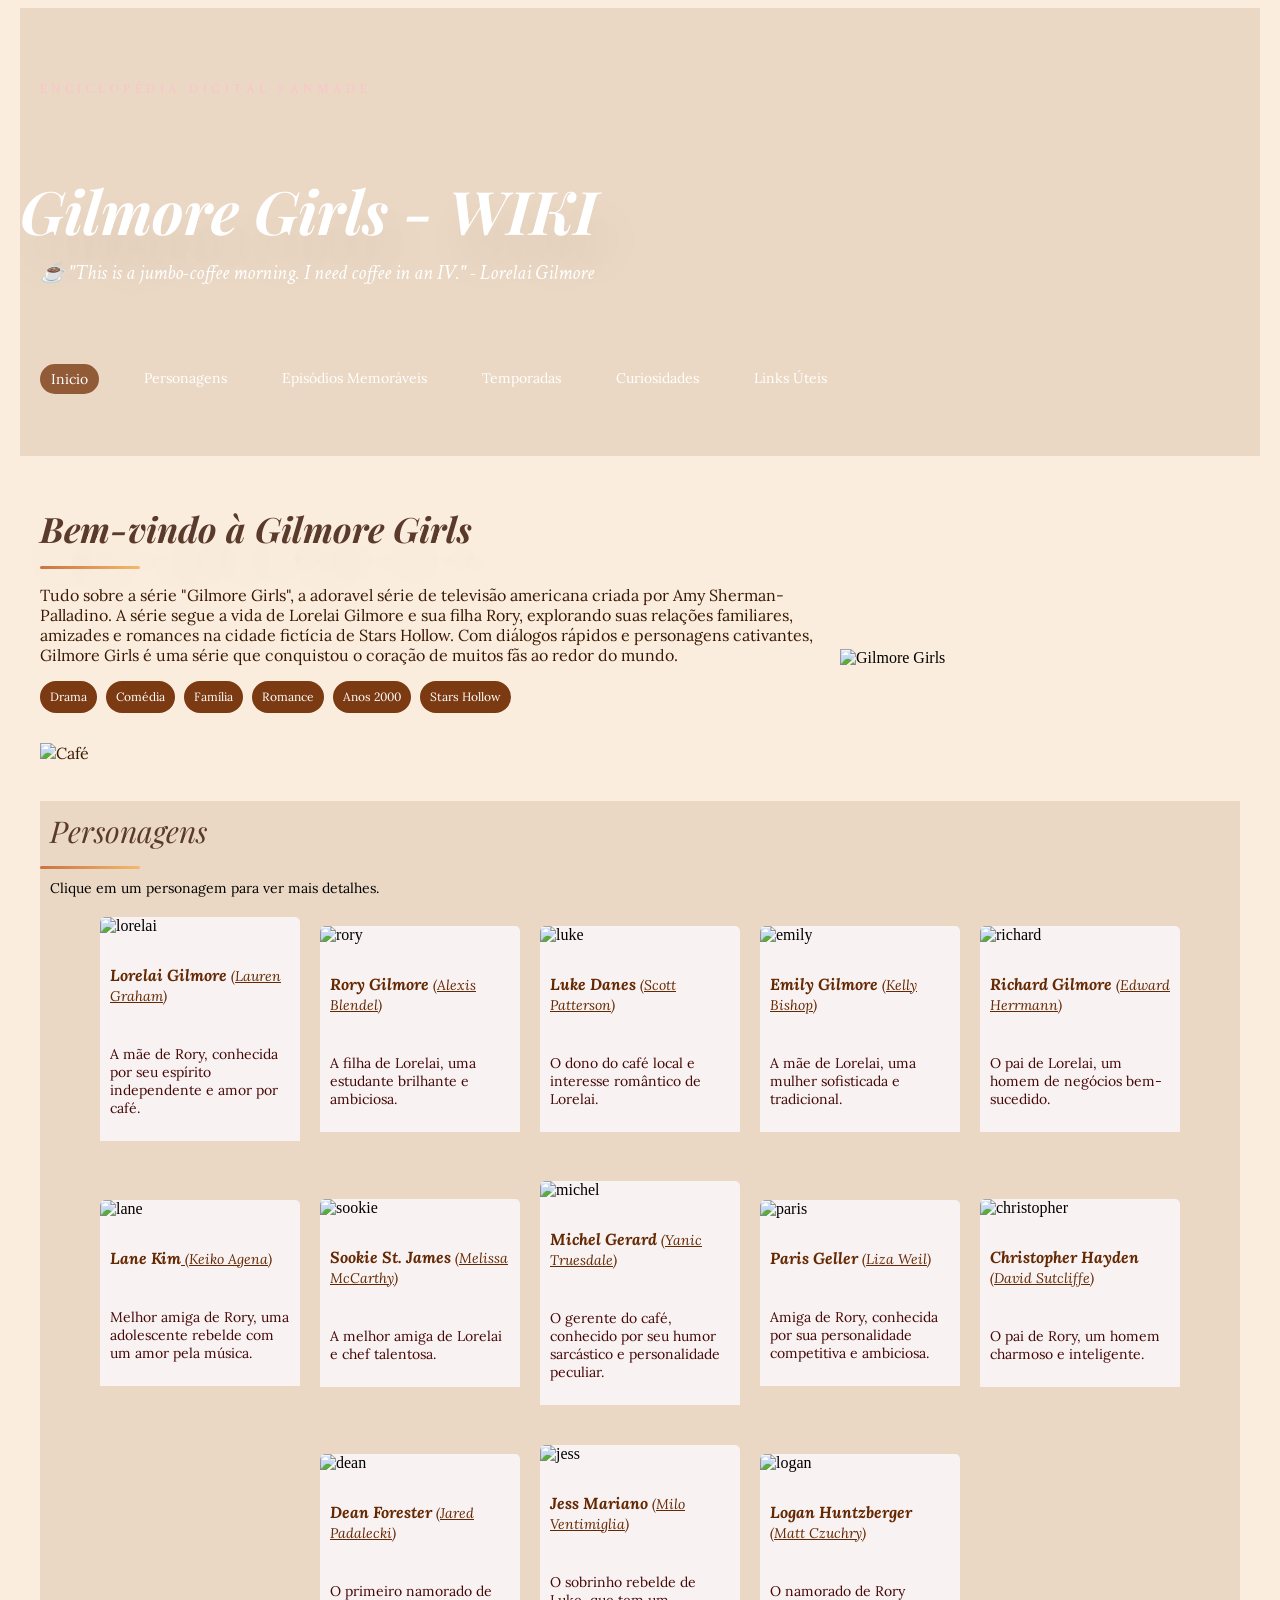
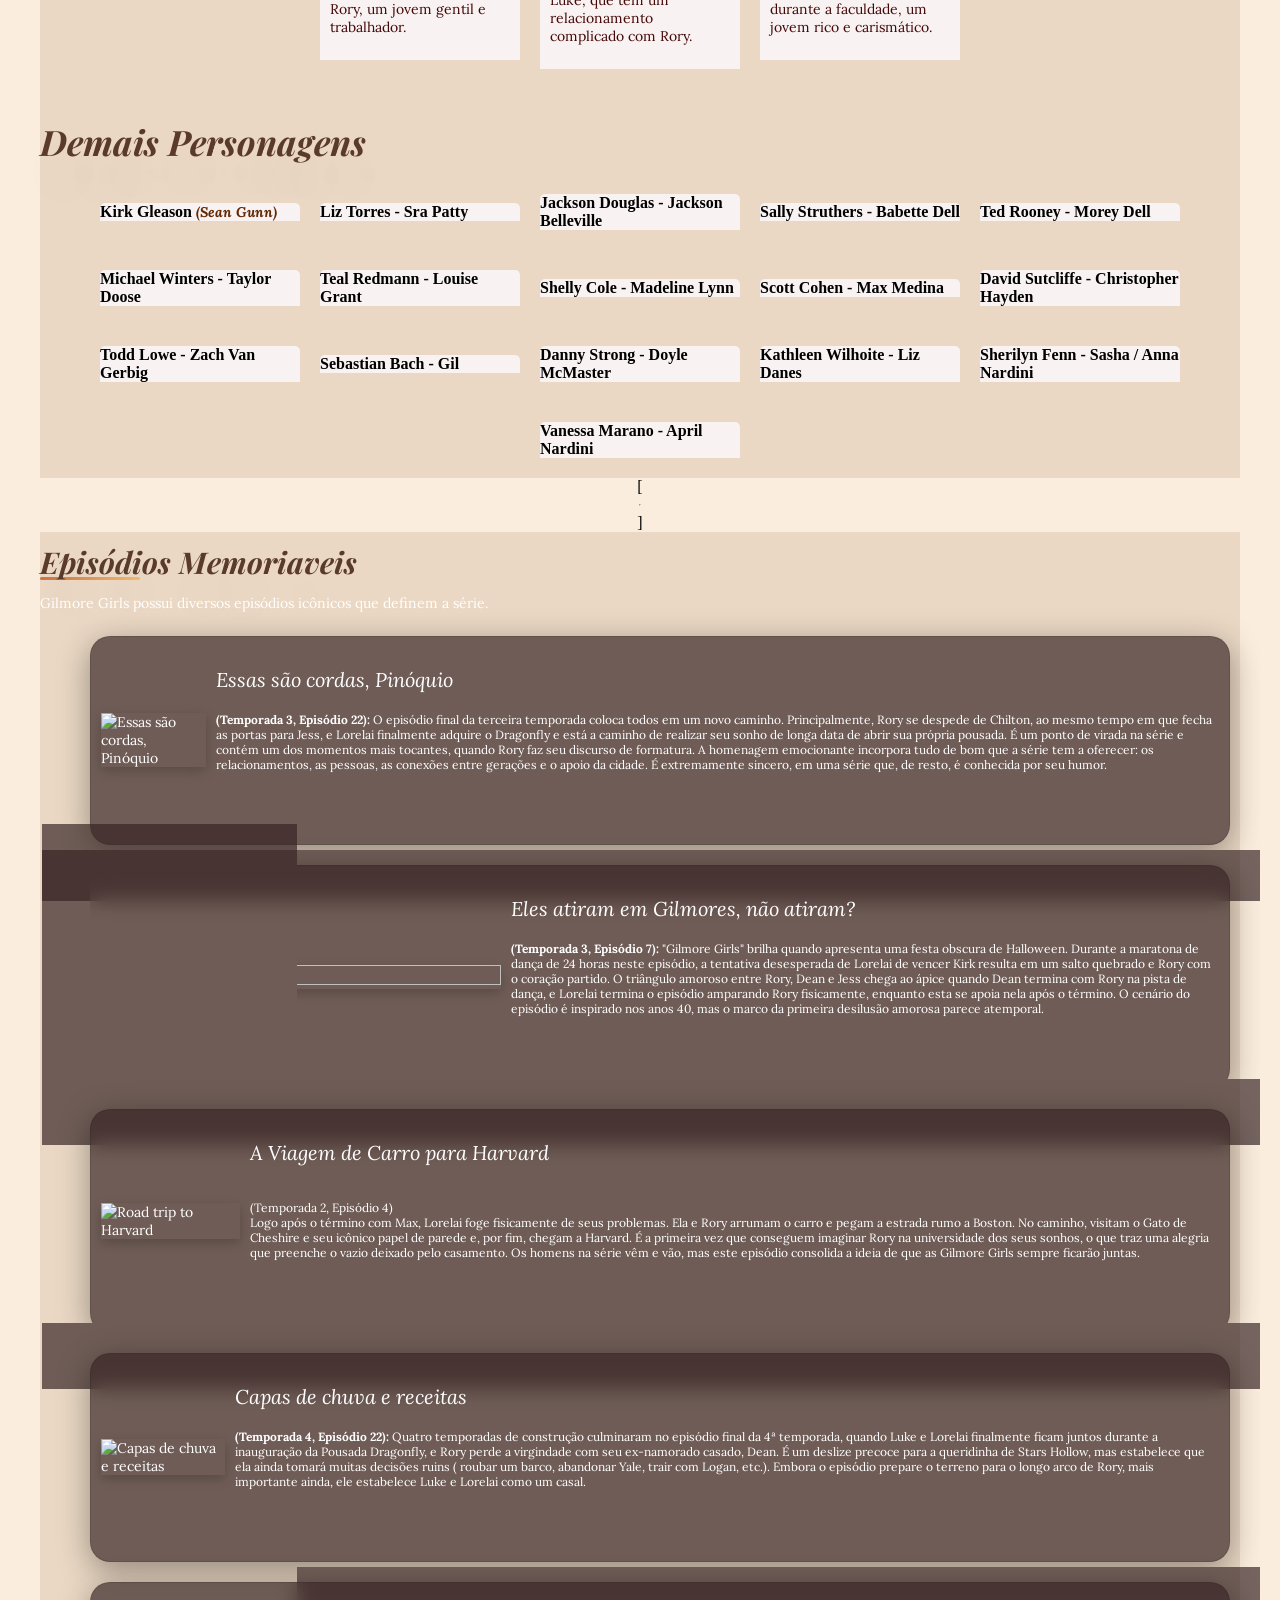
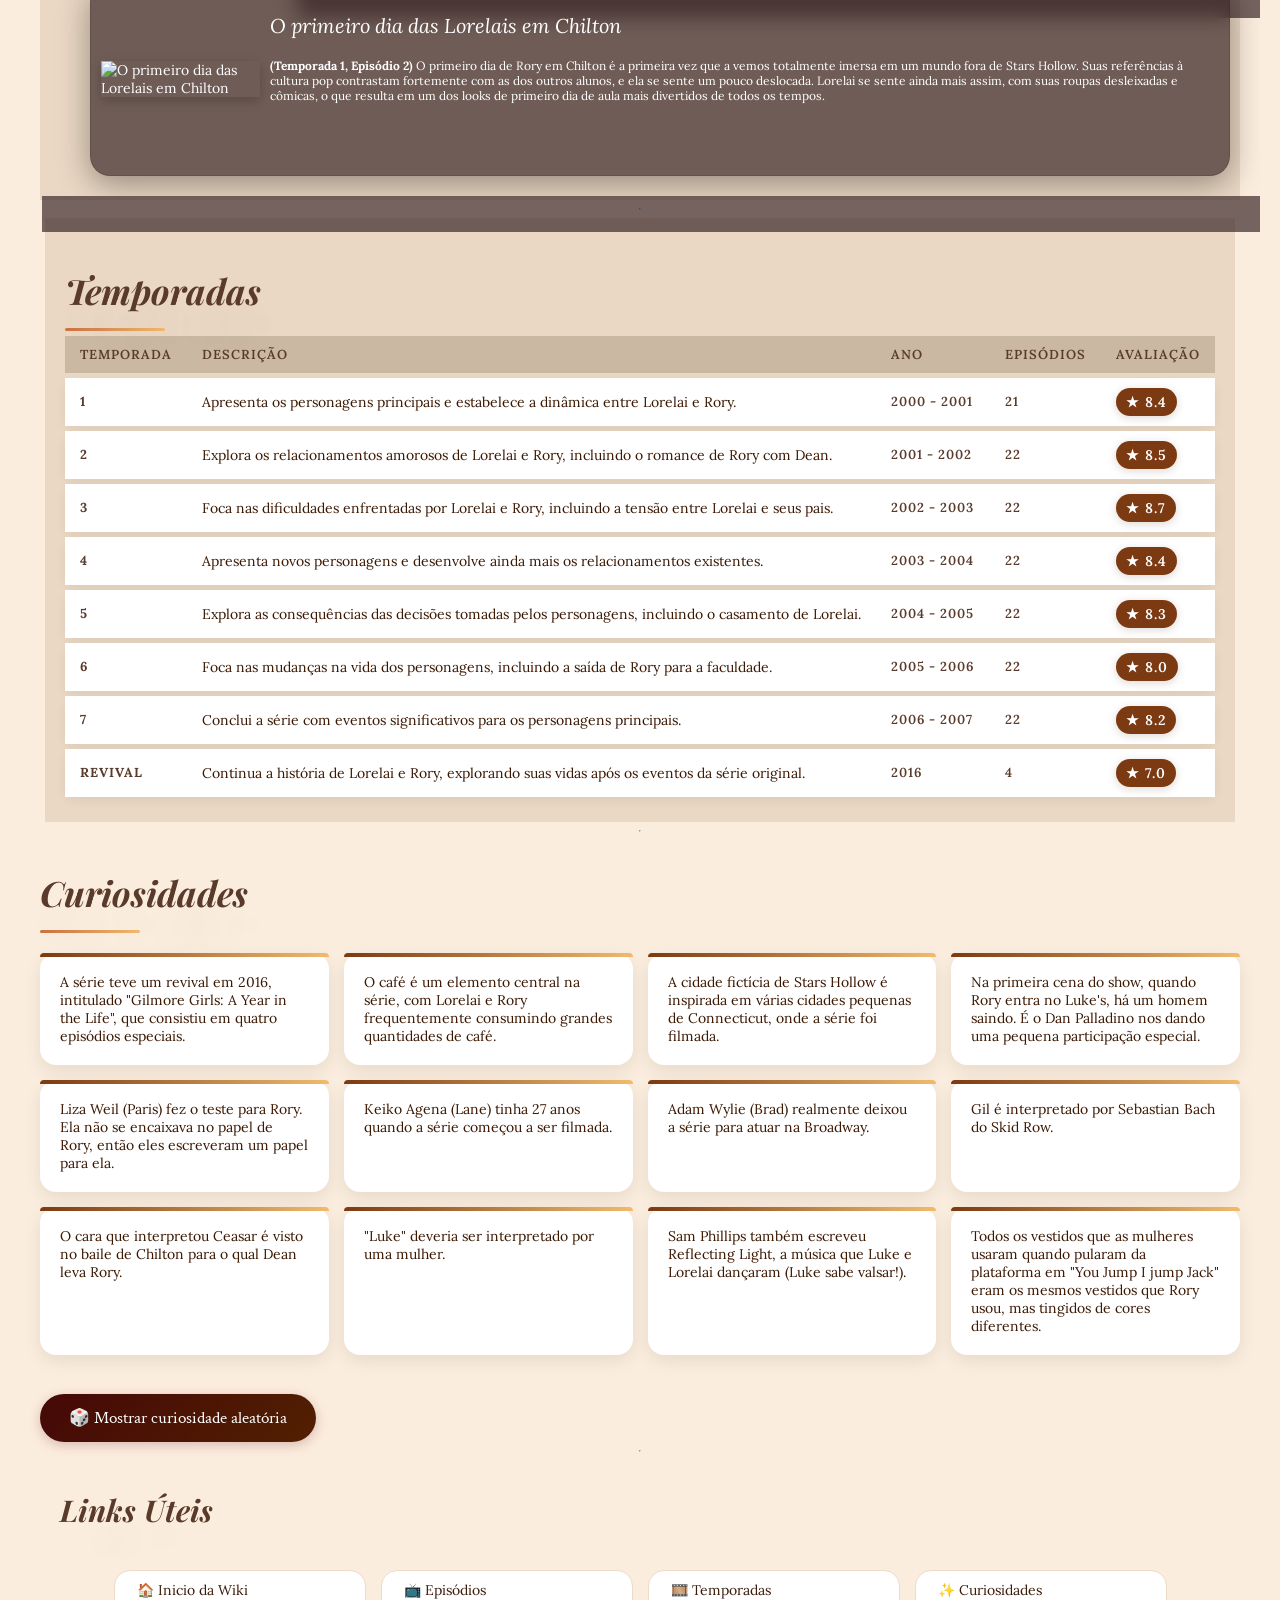
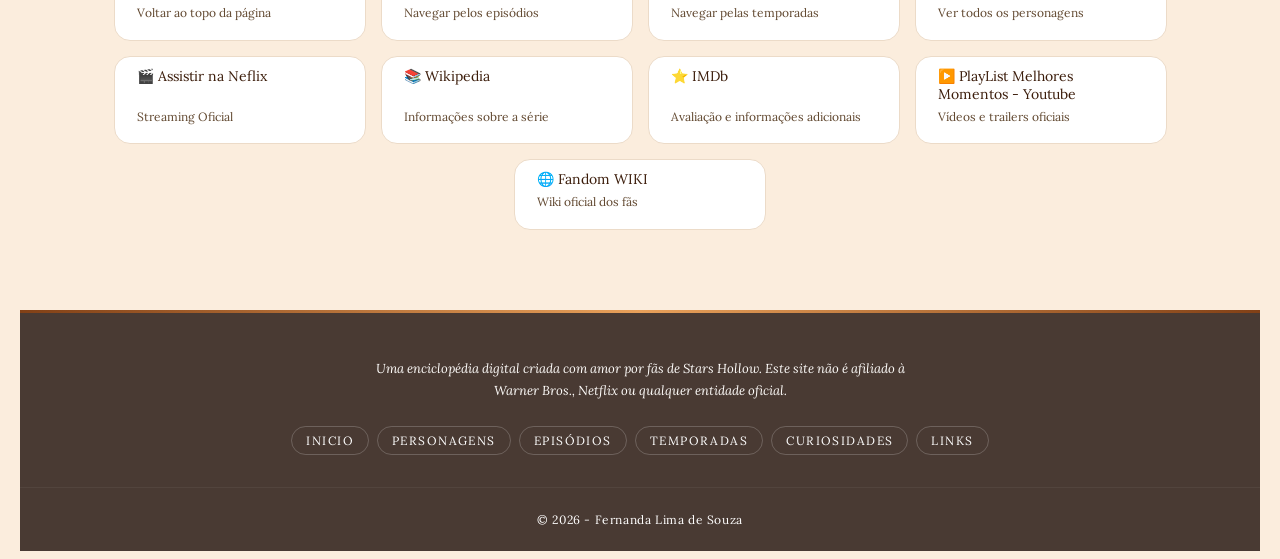
==== trabalho1/index.html @ 9fc002c3 "atualização trabalho 1" ====
<!DOCTYPE html>
<html lang="pt-br">

<head>
    <meta charset="UTF-8">
    <meta http-equiv="X-UA-Compatible" content="IE=edge">
    <meta name="viewport" content="width=device-width, initial-scale=1.0">
    <title>Gilmore Girls - WIKI</title>
    <link rel="stylesheet" href="style.css">
</head>

<body>
    <header>
        <div class="title">
            <p id="header_first_title">Enciclopédia Digital FanMade</p>
            <h1>Gilmore Girls - WIKI </h1>
            <p id="header_subtitle"> ☕ "This is a jumbo-coffee morning. I need coffee in an IV." - Lorelai Gilmore</p>
        </div>
        <div class="imagem_fundo"></div>
        <div class="menu">
            <ul>
                <li><a href="#Inicio" class="active">Inicio</a></li>
                <li><a href="#Personagens">Personagens</a></li>
                <li><a href="#Episodios_Memoraveis">Episódios Memoráveis</a></li>
                <li><a href="#Temporadas"> Temporadas</a></li>
                <li><a href="#Curiosidades">Curiosidades</a></li>
                <li><a href="#Links">Links Úteis</a></li>
            </ul>
        </div>
    </header>

    <div class="content">
        <main>
            <section id="Inicio">
                <div class="inicio-card">
                    <div class="texto_inicio">
                        <h2> Bem-vindo à Gilmore Girls </h2>
                        <div class="title-underline"></div>
                        <p> Tudo sobre a série "Gilmore Girls", a adoravel série de televisão americana criada por Amy
                            Sherman-Palladino. A série segue a vida de Lorelai Gilmore e sua filha Rory, explorando suas
                            relações familiares, amizades e romances na cidade fictícia de Stars Hollow. Com diálogos
                            rápidos e personagens cativantes, Gilmore Girls é uma série que conquistou o coração de
                            muitos
                            fãs ao redor do mundo.

                        </p>
                        <div class="container_badges">
                            <span class="tag1">Drama</span>
                            <span class="tag1">Comédia</span>
                            <span class="tag1">Família</span>
                            <span class="tag1">Romance</span>
                            <span class="tag1">Anos 2000</span>
                            <span class="tag1">Stars Hollow</span>
                        </div>
                        <img src="./imgs/coffee.png" alt="Café">
                    </div>
                    <div class="imagem_elas">
                        <img src="./imgs/gilmoregirls.png" alt="Gilmore Girls">
                    </div>
            </section>

            <hr class="rounded">

            <section id="Personagens">
                <div class="personagem-card">
                    <h3> Personagens </h3>
                    <div class="title-underline"></div>
                    <span> Clique em um personagem para ver mais detalhes.</span>
                    <ul>
                        <li>
                            <img src="./imgs/lorelai.png" alt="lorelai" />
                            <h4> <b> Lorelai Gilmore </b> <a href="https://pt.wikipedia.org/wiki/Lauren_Graham">
                                    (Lauren
                                    Graham)</h4>
                            </a>
                            <div class="wrap_text">
                                <p> A mãe de Rory, conhecida por seu espírito independente e amor por café. </p>
                                <div class="descricao">
                                    <p> Lorelai é uma mulher forte e determinada que deixou sua família rica para criar
                                        sua
                                        filha
                                        em uma cidade pequena. Ela tem um relacionamento complicado com seus pais, mas é
                                        muito
                                        próxima de Rory. Lorelai é conhecida por seu senso de humor rápido e seu amor
                                        por
                                        café,
                                        o que se torna uma parte importante de sua personalidade ao longo da série.</p>
                                </div>
                            </div>
                        </li>

                        <li>
                            <img src="./imgs/rory.png" alt="rory" />
                            <h4> <b>Rory Gilmore </b> <a href="https://pt.wikipedia.org/wiki/Alexis_Blendel">
                                    (Alexis
                                    Blendel) </h4>
                            </a>

                            <div class="wrap_text">
                                <p> A filha de Lorelai, uma estudante brilhante e ambiciosa. </p>

                                <div class="descricao">
                                    <p> Rory é uma jovem inteligente e dedicada que aspira a ter uma carreira acadêmica
                                        de
                                        sucesso. Ela é muito próxima de sua mãe, Lorelai, e compartilha um
                                        relacionamento
                                        especial com ela. Rory é conhecida por seu amor por livros e café, e ao longo da
                                        série, ela enfrenta desafios relacionados à escola, amizades e relacionamentos
                                        amorosos.</p>
                                </div>
                            </div>
                        </li>

                        <li>
                            <img src="./imgs/luke.png" alt="luke" />
                            <h4> <b> Luke Danes </b> <a href="https://pt.wikipedia.org/wiki/Scott_Patterson">
                                    (Scott
                                    Patterson)</h4>
                            </a>
                            </h4>
                            <div class="wrap_text">
                                <p> O dono do café local e interesse romântico de Lorelai. </p>

                                <div class="descricao">
                                    <p> Luke é o dono do Luke's Diner, o café local onde Lorelai e Rory passam muito
                                        tempo.
                                        Ele é conhecido por seu comportamento reservado e seu amor por carros. Ao longo
                                        da
                                        série, Luke desenvolve um relacionamento romântico com Lorelai, e sua dinâmica é
                                        uma
                                        parte central da trama. Ele é um personagem leal e confiável, sempre disposto a
                                        ajudar Lorelai e Rory quando necessário.</p>
                                </div>
                            </div>
                        </li>

                        <li>
                            <img src="./imgs/emily.png" alt="emily" />
                            <h4> <b>Emily Gilmore</b> <a href="https://pt.wikipedia.org/wiki/Kelly_Bishop">
                                    (Kelly
                                    Bishop) </h4>
                            </a>

                            <div class="wrap_text">
                                <p> A mãe de Lorelai, uma mulher sofisticada e tradicional. </p>

                                <div class="descricao">
                                    <p> Emily é a matriarca da família Gilmore, conhecida por seu estilo de vida luxuoso
                                        e
                                        suas expectativas rígidas para Lorelai e Rory. Ela tem um relacionamento
                                        complicado
                                        com Lorelai, mas é muito próxima de Rory. Emily é uma personagem complexa que
                                        luta
                                        para equilibrar suas próprias expectativas com o amor que sente por sua filha e
                                        neta.</p>
                                </div>
                            </div>
                        </li>

                        <li>
                            <img src="./imgs/richard.png" alt="richard" />
                            <h4> <b>Richard Gilmore</b> <a href="https://pt.wikipedia.org/wiki/Edward_Herrmann">

                                    (Edward Herrmann)</h4>
                            </a>
                            <div class="wrap_text">
                                <p>O pai de Lorelai, um homem de negócios bem-sucedido. </p>

                                <div class="descricao">
                                    <p> Richard é o pai de Lorelai e Rory, um homem de negócios bem-sucedido e muito
                                        orgulhoso da família Gilmore. Ele tem um relacionamento complexo com Lorelai,
                                        mas
                                        demonstra seu amor por sua filha e neta de maneiras diferentes ao longo da
                                        série.
                                    </p>
                                </div>
                            </div>
                        </li>

                        <li>
                            <img src="./imgs/lane.png" alt="lane" />
                            <h4><b> Lane Kim</b><a href="https://pt.wikipedia.org/wiki/Keiko_Agena">
                                    (Keiko
                                    Agena)</h4>
                            </a>
                            <div class="wrap_text">
                                <p>Melhor amiga de Rory, uma adolescente rebelde com um amor pela música. </p>

                                <div class="descricao">
                                    <p> Lane é a melhor amiga de Rory, conhecida por sua personalidade única e seu amor
                                        pela
                                        música. Ela é uma personagem leal e carinhosa, sempre disposta a ajudar Rory em
                                        seus
                                        desafios.</p>
                                </div>
                            </div>
                        </li>

                        <li>
                            <img src="./imgs/sookie.png" alt="sookie" />
                            <h4><b> Sookie St. James </b> <a href="https://pt.wikipedia.org/wiki/Melissa_McCarthy">
                                    (Melissa
                                    McCarthy)</h4>
                            </a>
                            <div class="wrap_text">
                                <p> A melhor amiga de Lorelai e chef talentosa. </p>

                                <div class="descricao">
                                    <p> Sookie é a melhor amiga de Lorelai e uma chef talentosa. Ela é conhecida por sua
                                        personalidade calorosa e seu amor pela culinária. Sookie é uma personagem leal e
                                        carinhosa, sempre disposta a ajudar Lorelai em seus desafios.</p>
                                </div>
                            </div>
                        </li>

                        <li>
                            <img src="./imgs/michel.png" alt="michel" />
                            <h4> <b>Michel Gerard </b><a href="https://pt.wikipedia.org/wiki/Yanic_Truesdale">
                                    (Yanic
                                    Truesdale)</h4>
                            </a>
                            <div class="wrap_text">
                                <p> O gerente do café, conhecido por seu humor sarcástico e
                                    personalidade peculiar. </p>

                                <div class="descricao">
                                    <p> Michel é o gerente do Luke's Diner, conhecido por seu humor sarcástico e
                                        personalidade peculiar. Ele é um personagem leal e confiável, sempre disposto a
                                        ajudar Lorelai e Rory quando necessário.</p>
                                </div>
                            </div>
                        </li>

                        <li>
                            <img src="./imgs/paris.png" alt="paris" />
                            <h4><b> Paris Geller </b> <a href="https://pt.wikipedia.org/wiki/Liza_Weil">
                                    (Liza
                                    Weil)</h4>
                            </a>
                            <div class="wrap_text">
                                <p> Amiga de Rory, conhecida por sua personalidade competitiva e ambiciosa. </p>

                                <div class="descricao">
                                    <p> Paris é uma amiga de Rory, conhecida por sua personalidade competitiva e
                                        ambiciosa.
                                        Ela é uma personagem complexa que luta para equilibrar suas próprias
                                        expectativas
                                        com o amor que sente por Rory.</p>
                                </div>
                            </div>
                        </li>

                        <li>
                            <img src="./imgs/christopher.png" alt="christopher" />
                            <h4> <b> Christopher Hayden</b> <a href="https://en.wikipedia.org/wiki/David_Sutcliffe">
                                    (David
                                    Sutcliffe)</h4>
                            </a>
                            <div class="wrap_text">
                                <p> O pai de Rory, um homem charmoso e inteligente. </p>

                                <div class="descricao">
                                    <p> Christopher é o pai de Rory, um homem charmoso e inteligente. Ele tem um
                                        relacionamento complicado com Lorelai, mas é muito próximo de Rory. Christopher
                                        é um
                                        personagem complexo que luta para equilibrar suas próprias expectativas com o
                                        amor
                                        que sente por sua filha.</p>
                                </div>
                            </div>
                        </li>

                        <li>
                            <img src="./imgs/dean.png" alt="dean" />
                            <h4> <b> Dean Forester </b> <a href="https://pt.wikipedia.org/wiki/Jared_Padalecki">
                                    (Jared Padalecki) </h4>
                            </a>

                            <div class="wrap_text">
                                <p>O primeiro namorado de Rory, um jovem gentil e trabalhador. </p>
                                <div class="descricao">
                                    <p> Dean é o primeiro namorado de Rory, um jovem gentil e trabalhador. Ele tem um
                                        relacionamento complicado com Lorelai, mas é muito próximo de Rory. Dean é um
                                        personagem complexo que luta para equilibrar suas próprias expectativas com o
                                        amor
                                        que sente por sua namorada.</p>
                                </div>
                            </div>
                        </li>

                        <li>
                            <img src="./imgs/jess.png" alt="jess" />
                            <h4> <b>Jess Mariano</b> <a href="https://pt.wikipedia.org/wiki/Milo_Ventimiglia">
                                    (Milo Ventimiglia)</h4>
                            </a>
                            <div class="wrap_text">
                                <p> O sobrinho rebelde de Luke, que tem um relacionamento
                                    complicado com Rory. </p>

                                <div class="descricao">
                                    <p> Jess é o sobrinho rebelde de Luke, que tem um relacionamento complicado com
                                        Rory.
                                        Ele é um personagem complexo que luta para equilibrar suas próprias expectativas
                                        com
                                        o amor que sente por Rory.</p>
                                </div>
                            </div>
                        </li>

                        <li>
                            <img src="./imgs/logan.png" alt="logan" />
                            <h4> <b>Logan Huntzberger</b> <a href="https://pt.wikipedia.org/wiki/Matt_Czuchry">(Matt
                                    Czuchry) </h4></a>
                            <div class="wrap_text">
                                <p> O namorado de Rory durante a faculdade, um jovem rico e carismático. </p>
                                <div class="descricao">
                                    <p> Logan é o namorado de Rory durante a faculdade, um jovem rico e carismático. Ele
                                        tem
                                        um relacionamento complicado com Lorelai, mas é muito próximo de Rory. Logan é
                                        um
                                        personagem complexo que luta para equilibrar suas próprias expectativas com o
                                        amor
                                        que sente por sua namorada.</p>
                                </div>
                            </div>
                        </li>
                    </ul>
                    <article id="demais_personages-art">
                        <h2> Demais Personagens </h2>
                        <ul>
                            <li><b>Kirk Gleason <a href="https://pt.wikipedia.org/wiki/Sean_Gunn">(Sean Gunn)</a> </b>
                            </li>
                            <li><b>Liz Torres - Sra Patty</b></li>
                            <li><b>Jackson Douglas - Jackson Belleville</b></li>
                            <li><b>Sally Struthers - Babette Dell</b></li>
                            <li><b>Ted Rooney - Morey Dell</b></li>
                            <li><b>Michael Winters - Taylor Doose</b></li>
                            <li><b>Teal Redmann - Louise Grant</b></li>
                            <li><b>Shelly Cole - Madeline Lynn</b></li>
                            <li><b>Scott Cohen - Max Medina</b></li>
                            <li><b>David Sutcliffe - Christopher Hayden</b></li>
                            <li><b>Todd Lowe - Zach Van Gerbig</b></li>
                            <li><b>Sebastian Bach - Gil</b></li>
                            <li><b>Danny Strong - Doyle McMaster</b></li>
                            <li><b>Kathleen Wilhoite - Liz Danes</b></li>
                            <li><b>Sherilyn Fenn - Sasha / Anna Nardini</b></li>
                            <li><b>Vanessa Marano - April Nardini</b></li>
                        </ul>
                    </article>
                </div>
            </section>

            [
            <hr class="rounded">]

            <section id="Episodios_Memoraveis">
                <h2> Episódios Memoriaveis</h2>
                <div class="title-underline"></div>
                <p> Gilmore Girls possui diversos episódios icônicos que definem a série.

                <div class="ep_memoraveis">
                    <ol>
                        <li>

                            <img src="https://variety.com/wp-content/uploads/2020/09/1_thosearestring.jpg?w=800"
                                alt="Essas são cordas, Pinóquio">
                            <div class="descricao_momento">
                                <h3>Essas são cordas, Pinóquio</h3>
                                <p> <b>(Temporada 3, Episódio 22): </b>O episódio final da terceira temporada coloca
                                    todos em um
                                    novo caminho.
                                    Principalmente, Rory se despede de Chilton, ao mesmo tempo em que fecha
                                    as portas para Jess, e Lorelai finalmente adquire o Dragonfly e está a
                                    caminho de realizar seu sonho de longa data de abrir sua própria pousada.
                                    É um ponto de virada na série e contém um dos momentos mais tocantes, quando
                                    Rory faz seu discurso de formatura. A homenagem emocionante incorpora tudo de
                                    bom que a série tem a oferecer: os relacionamentos, as pessoas, as conexões entre
                                    gerações e o apoio da cidade. É extremamente sincero, em uma série que, de resto,
                                    é conhecida por seu humor.
                                </p>
                            </div>
                        </li>

                        <li>

                            <img src="https://variety.com/wp-content/uploads/2020/09/2_shootgilmores.jpg?w=800">
                            <div class="descricao_momento">
                                <h3>Eles atiram em Gilmores, não atiram?</h3>
                                <p> <b>(Temporada 3, Episódio 7): </b>
                                    "Gilmore Girls" brilha quando apresenta uma festa obscura de Halloween.
                                    Durante a maratona de dança de 24 horas neste episódio, a tentativa
                                    desesperada de Lorelai de vencer Kirk resulta em um salto quebrado e Rory
                                    com o coração partido. O triângulo amoroso entre Rory, Dean e Jess chega
                                    ao ápice quando Dean termina com Rory na pista de dança, e Lorelai termina
                                    o episódio amparando Rory fisicamente, enquanto esta se apoia nela após o término.
                                    O cenário do episódio é inspirado nos anos 40, mas o marco da primeira desilusão
                                    amorosa parece atemporal.
                                </p>
                            </div>
                        </li>
                        <li>

                            <img src="https://variety.com/wp-content/uploads/2020/09/6_roadtriptoharvard.jpg?w=800"
                                alt="Road trip to Harvard">
                            <div class="descricao_momento">
                                <h3>A Viagem de Carro para Harvard</h3>
                                <p> <br>(Temporada 2, Episódio 4) </br>
                                    Logo após o término com Max, Lorelai foge fisicamente de seus problemas. Ela e Rory
                                    arrumam o carro e pegam a estrada rumo a Boston. No caminho, visitam o Gato de
                                    Cheshire
                                    e seu icônico papel de parede e, por fim, chegam a Harvard. É a primeira vez que
                                    conseguem
                                    imaginar Rory na universidade dos seus sonhos, o que traz uma alegria que preenche o
                                    vazio
                                    deixado pelo casamento. Os homens na série vêm e vão, mas este episódio consolida a
                                    ideia
                                    de que as Gilmore Girls sempre ficarão juntas.
                                </p>
                            </div>
                        </li>

                        <li>

                            <img src="https://variety.com/wp-content/uploads/2020/09/3_raincoatsandrecipies.jpg?w=800"
                                alt="Capas de chuva e receitas">
                            <div class="descricao_momento">
                                <h3>Capas de chuva e receitas</h3>
                                <p> <b>(Temporada 4, Episódio 22): </b>

                                    Quatro temporadas de construção culminaram no episódio final da 4ª temporada, quando
                                    Luke e Lorelai finalmente ficam juntos durante a inauguração da Pousada Dragonfly, e
                                    Rory perde a virgindade com seu ex-namorado casado, Dean. É um deslize precoce para
                                    a
                                    queridinha de Stars Hollow, mas estabelece que ela ainda tomará muitas decisões
                                    ruins (
                                    roubar um barco, abandonar Yale, trair com Logan, etc.). Embora o episódio prepare o
                                    terreno
                                    para o longo arco de Rory, mais importante ainda, ele estabelece Luke e Lorelai como
                                    um casal.
                                </p>
                            </div>
                        </li>



                        <li>

                            <img src="https://variety.com/wp-content/uploads/2020/09/14_lorelaisfirstdayatchilton.jpg?w=800"
                                alt="O primeiro dia das Lorelais em Chilton">
                            <div class="descricao_momento">
                                <h3>O primeiro dia das Lorelais em Chilton</h3>
                                <p> <b>(Temporada 1, Episódio 2)</b>
                                    O primeiro dia de Rory em Chilton é a primeira vez que a
                                    vemos totalmente imersa em um mundo fora de Stars Hollow.
                                    Suas referências à cultura pop contrastam fortemente com
                                    as dos outros alunos, e ela se sente um pouco deslocada.
                                    Lorelai se sente ainda mais assim, com suas roupas desleixadas
                                    e cômicas, o que resulta em um dos looks de primeiro dia de aula
                                    mais divertidos de todos os tempos. </p>
                            </div>
                        </li>
                    </ol>
                </div>
            </section>

            <hr class="rounded">

            <section id="Temporadas">
                <div class="temporadas">
                    <h2> Temporadas </h2>
                    <div class="title-underline"></div>
                    <table>
                        <thead>
                            <tr>
                                <th>Temporada</th>
                                <th>Descrição</th>
                                <th>Ano</th>
                                <th>Episódios</th>
                                <th>Avaliação</th>
                            </tr>
                        </thead>

                        <tr>
                            <th><b>1</b></th>
                            <td>Apresenta os personagens principais e estabelece a dinâmica entre Lorelai e Rory.
                            </td>
                            <th>2000 - 2001 </th>
                            <th>21</th>
                            <th> <span class="tag"> ★ 8.4</span> </th>
                        </tr>
                        <tr>
                            <th><b>2</b></th>
                            <td>Explora os relacionamentos amorosos de Lorelai e Rory, incluindo o romance de Rory
                                com
                                Dean.</td>
                            <th>2001 - 2002</th>
                            <th>22</th>
                            <th> <span class="tag"> ★ 8.5</span> </th>
                        </tr>
                        <tr>
                            <th><b>3</b></th>
                            <td>Foca nas dificuldades enfrentadas por Lorelai e Rory, incluindo a tensão entre
                                Lorelai e
                                seus pais.</td>
                            <th>2002 - 2003 </th>
                            <th>22</th>
                            <th><span class="tag"> ★ 8.7</span> </th>
                        </tr>
                        <tr>
                            <th><b>4</b></th>
                            <td>Apresenta novos personagens e desenvolve ainda mais os relacionamentos existentes.
                            </td>
                            <th>2003 - 2004</th>
                            <th>22</th>
                            <th> <span class="tag"> ★ 8.4</span> </th>
                        </tr>
                        <tr>
                            <th><b>5</b></th>
                            <td>Explora as consequências das decisões tomadas pelos personagens, incluindo o
                                casamento
                                de Lorelai.</td>
                            <th>2004 - 2005</th>
                            <th>22</th>
                            <th> <span class="tag"> ★ 8.3</span></th>
                        </tr>
                        <tr>
                            <th><b>6</b></th>
                            <td>Foca nas mudanças na vida dos personagens, incluindo a saída de Rory para a
                                faculdade.
                            </td>
                            <th>2005 - 2006</th>
                            <th>22</th>
                            <th><span class="tag"> ★ 8.0</span></th>
                        </tr>
                        <tr>
                            <th><b>7</b></th>
                            <td>Conclui a série com eventos significativos para os personagens principais.</td>
                            <th>2006 - 2007 </th>
                            <th>22</th>
                            <th><span class="tag"> ★ 8.2</span></th>
                        </tr>

                        <tr>
                            <th><b>Revival</b></th>
                            <td>Continua a história de Lorelai e Rory, explorando suas vidas após os eventos da
                                série
                                original.</td>
                            <th>2016</th>
                            <th>4</th>
                            <th><span class="tag"> ★ 7.0</span> </th>
                        </tr>
                    </table>
                </div>
            </section>

            <hr class="rounded">

            <section id="Curiosidades">
                <div class="curiosidades">
                    <div class="imagem_fundo1"></div>
                    <h2> Curiosidades </h2>
                    <div class="title-underline"></div>
                    <div class="curiosidades_conteudo">
                        <ul>
                            <li> A série teve um revival em 2016, intitulado "Gilmore Girls: A Year in the Life", que
                                consistiu
                                em quatro episódios especiais.</li>
                            <li> O café é um elemento central na série, com Lorelai e Rory frequentemente consumindo
                                grandes
                                quantidades de café.</li>
                            <li> A cidade fictícia de Stars Hollow é inspirada em várias cidades pequenas de
                                Connecticut,
                                onde a
                                série foi filmada.</li>
                            <li> Na primeira cena do show, quando Rory entra no Luke's, há um homem saindo. É o Dan
                                Palladino nos dando uma pequena participação especial.</li>
                            <li> Liza Weil (Paris) fez o teste para Rory. Ela não se encaixava no papel de Rory, então
                                eles
                                escreveram um papel para ela.</li>
                            <li> Keiko Agena (Lane) tinha 27 anos quando a série começou a ser filmada.</li>
                            <li> Adam Wylie (Brad) realmente deixou a série para atuar na Broadway.</li>
                            <li> Gil é interpretado por Sebastian Bach do Skid Row.</li>
                            <li> O cara que interpretou Ceasar é visto no baile de Chilton para o qual Dean leva Rory.
                            </li>
                            <li> "Luke" deveria ser interpretado por uma mulher.</li>
                            <li> Sam Phillips também escreveu Reflecting Light, a música que Luke e Lorelai dançaram
                                (Luke
                                sabe valsar!).</li>
                            <li> Todos os vestidos que as mulheres usaram quando pularam da plataforma em "You Jump I
                                jump
                                Jack" eram os mesmos vestidos que Rory usou, mas tingidos de cores diferentes.</li>
                        </ul>
                    </div>
                    <button class="random-btn" onclick="showRandomCuriosity()">
                        🎲 Mostrar curiosidade aleatória
                    </button>
                    <div id="random-curiosity-display"></div>
                </div>
            </section>
            <hr class="rounded">

            <section id="Links">
                <div class="links">
                    <h2>Links Úteis</h2>
                    <ul>
                        <li>
                            <a href="#Inicio"> 🏠 Inicio da Wiki <p> Voltar ao topo da página</p></a>

                        </li>
                        <li>
                            <a href="#Episodios_Memoraveis"> 📺 Episódios <p> Navegar pelos episódios</p></a>

                        </li>
                        <li>
                            <a href="#Temporadas"> 🎞️ Temporadas <p> Navegar pelas temporadas</p></a>

                        </li>
                        <li>
                            <a href="#Curiosidades"> ✨ Curiosidades <p> Ver todos os personagens</p></a>

                        </li>
                        <li>
                            <a href="https://www.netflix.com/search?q=gilmore%20girls&jbv=70155618"> 🎬 Assistir na
                                Neflix <p> Streaming Oficial</p></a>

                        </li>
                        <li>
                            <a href="https://en.wikipedia.org/wiki/Gilmore_Girls"> 📚 Wikipedia <p> Informações sobre a
                                    série</p></a>

                        </li>
                        <li>
                            <a href="https://www.imdb.com/title/tt0238784/"> ⭐ IMDb <p> Avaliação e informações
                                    adicionais</p></a>

                        </li>
                        <li>
                            <a
                                href="https://youtube.com/playlist?list=PLk7U_6s5J99to8EnYCQNquKpHEwXmWgWW&si=fZmSTI6d1ceE3bxw">
                                ▶️ PlayList Melhores Momentos - Youtube <p> Vídeos e trailers oficiais</p></a>

                        </li>
                        <li>
                            <a href="https://gilmoregirls.fandom.com/wiki/Gilmorepedia"> 🌐 Fandom WIKI <p> Wiki oficial
                                    dos fãs</p></a>

                        </li>
                    </ul>
                </div>
            </section>
        </main>
    </div>

    <footer>
        <div class="footer-bg"></div>
        <div class="secoes">
            <p>Uma enciclopédia digital criada com amor por fãs de Stars Hollow. Este site não é afiliado à Warner
                Bros., Netflix ou qualquer entidade oficial.</p>

            <ul>
                <li><a href="#Inicio">Inicio</a></li>
                <li><a href="#Personagens">Personagens</a></li>
                <li><a href="#Episodios">Episódios</a></li>
                <li><a href="#Temporadas"> Temporadas</a></li>
                <li><a href="#Curiosidades">Curiosidades</a></li>
                <li><a href="#Links">Links</a></li>
            </ul>
        </div>
        <p>&copy; 2026 - Fernanda Lima de Souza </p>
    </footer>
</body>

<script src="script.js"></script>

</html>
---- trabalho1/style.css ----
@import url('https://fonts.googleapis.com/css2?family=Crimson+Text:ital,wght@0,400;1,400&family=Lora:wght@400;600&family=Playfair+Display:wght@400;600&display=swap');

html {
    background-color: #fbeddd;
    display: flex;
    justify-content: center;
    overflow-x: hidden;
}

body {
    display: flex;
    flex-direction: column;
    justify-content: center;
    align-items: center;
    overflow-x: hidden;
}

.content {
    display: flex;
    flex-direction: row;
    padding: 20px;
}

header {
    background-color: #EAD8C4;
    font-family: 'Playfair Display', serif;
    color: #fff;
    padding: 40px 32px 24px;
    text-align: left;
    overflow: hidden;
    font-size: 25px;
    width: 100%;
    position: relative;
    display: flex;
    flex-direction: column;
}

h1 {
    font-family: 'Playfair Display', serif;
    font-size: 60px;
    font-style: italic;
    color: #ffffff;
    text-shadow: 10px 28px 48px rgba(0, 0, 0, 0.1);
}

h2 {
    font-family: 'Playfair Display', serif;
    font-style: italic;
    font-size: 35px;
    color: #5A3A2A;
    text-shadow: 10px 28px 48px rgba(0, 0, 0, 0.1);
}

h3 {
    font-family: 'Lora', serif;
    font-style: italic;
    color: #642802;
    font-weight: 400;
}

h4 {
    font-family: 'Lora', serif;
    font-style: italic;
    color: #642802;
    font-weight: 400;
    text-align: left;
    margin: 10px;
    margin-top: 30px;
}


.quote {
    order: 3;
}

.title {
    display: flex;
    flex-direction: column;
    max-width: 1200px;
    width: 100%;


}

.title-underline {
    width: 100px;
    height: 3px;
    background: linear-gradient(90deg, #cc7242, #f1ba6e);
    border-radius: 2px;
    margin-top: -15px;

}

#header_first_title {
    color: pink;
    gap: 1px;
    font-family: 'Crimson Text', serif;
    font-size: 0.8rem;
    letter-spacing: 0.35em;
    text-transform: uppercase;
    opacity: 0.85;
    padding: 20px;

}

#header_subtitle {
    font-family: 'Crimson Text', serif;
    font-style: italic;
    font-weight: 400;
    color: #fff;
    font-size: 20px;
    margin-top: -50px;
    padding: 20px;
}

.imagem_fundo {
    position: absolute;
    top: 0;
    left: 0;
    width: 100%;
    height: 100%;
    z-index: -1;
    background-image: url("./imgs/stars_hollow.png");
    background-repeat: no-repeat;
    background-size: 100%;
    background-position: center;
    filter: blur(4px);
    transform: scale(1);
    z-index: 0;
    background-attachment: fixed;
}

/* conteúdo acima da imagem */
header>*:not(.imagem_fundo) {
    position: relative;
    z-index: 1;
}

/* MENU */
.menu {
    display: flex;
    justify-content: center;
    width: 100%;
    padding: 20px;
}

.menu ul {
    font-family: 'Lora', serif;
    font-style: normal;
    font-weight: 400;
    display: flex;
    flex-direction: row;
    color: #5A3A2A;
    list-style: none;
    font-size: 18px;
    gap: 30px;
    max-width: 1700px;
    width: 100%;
    padding-inline-start: 0;

}

.menu ul li a {
    text-decoration: none;
    color: #fff;
    border-radius: 20px;
    font-family: 'Lora', serif;
    font-style: normal;
    padding: 5px 10px;
    font-size: 14px;
    margin-right: 5px;
    display: inline-block;

}

.menu ul li a:hover {
    color: #fff;
    background-color: #7b3b12ca;
    border-radius: 20px;
    transform: scale(1.05);
    box-shadow: 0 4px 12px rgba(0, 0, 0, 0.2);
    transition: 0.3s;
}

.menu ul li a.active {
    color: #fff;
    background-color: #7b3b12ca;
    border: 1px solid transparent;

}

.menu ul li a.active:hover {
    color: #fff;
    background-color: #89550c68;
    border: 1px solid #fbeddd;
    transform: scale(1.05);
    box-shadow: 0 4px 12px rgba(0, 0, 0, 0.2);
    transition: 0.3s;
}

main {
    display: flex;
    flex-direction: column;
    align-items: center;
    width: 100%;
    max-width: 1200px;

}

.inicio-card {
    display: flex;
    flex-direction: row;
    justify-content: start;
    align-items: center;
    background: #fbeddd;
}

/* controla o bloco de texto */
.texto_inicio {
    display: flex;
    flex-direction: column;
    max-width: 800px;
    color: #3b1802;
    font-family: 'Lora', serif;
    font-size: 16px;
}

.texto_inicio img {
    width: 200px;
    height: 100%;
    margin-top: 30px;
    margin-bottom: 40px;
}

.imagem_elas img {
    display: flex;
    flex-direction: row;
    width: 400px;
    /* Alterado de 10px para auto */
    height: 100%;
    margin-top: 10px;
    margin-bottom: -100px;

}

.title-underline:hover {
    transform: scale(1.05);
    box-shadow: 0 4px 12px rgba(0, 0, 0, 0.2);
    transition: 0.3s;
}

.tag1 {
    color: var(--text-main);
    font-family: 'Lora', serif;
    font-style: normal;
    font-size: 14px;
    line-height: 1.8;
    background-color: #7b3a12;
    color: #ffffff;
    padding: 5px 10px;
    border-radius: 20px;
    font-size: 12px;
    margin-right: 5px;
    display: inline-block;
}

.tag1:hover {
    transform: scale(1.05);
    box-shadow: 0 4px 12px rgba(0, 0, 0, 0.2);
    transition: 0.3s;
}

/* PERSONAGENS PRINCIPAIS */
.personagem-card {
    display: flex;
    flex-direction: column;
    background-color: #EAD8C4;
    align-items: start;
    justify-content: center;
    margin-top: -20px;
    width: 100%;
}

.personagem-card h3 {
    font-family: 'Playfair Display', serif;
    font-style: italic;
    font-size: 30px;
    color: #5A3A2A;
    text-shadow: 10px 28px 48px rgba(0, 0, 0, 0.1);
    margin: 10px;
    margin-bottom: 30px;
}

.personagem-card span {
    font-family: 'Lora', serif;
    font-size: 14px;
    font-style: 300;
    margin: 10px;
}

.personagem-card img {
    object-fit: cover;
    width: 100%;
    height: 250px;
    border-radius: 5px 5px 0px 0px;
    margin-bottom: -10px;
    justify-content: center;
    align-items: center;
}

.personagem-card li {
    width: 200px;
    background: #f8f2f2;
    border-radius: 5px 5px 0px 0px;
    margin-bottom: 20px;
    overflow-x: hidden;

}

.personagem-card p {
    padding: 0px;
    background: #f8f2f2;
    font-family: 'Lora', serif;
    font-size: 14px;
    font-style: normal;
    color: #450807;
    text-align: left;
    margin-top: 5px
}

.wrap_text {
    padding: 0px;
    background: #f8f2f2;
    font-family: 'Lora', serif;
    font-style: normal;
    font-size: 12px;
    justify-items: center;
    margin: 10px;
    margin-top: 40px;
}

.personagem-card ul {
    list-style: none;
    display: flex;
    flex-wrap: wrap;
    gap: 20px;
    padding: 0;
    margin: 0px;
    margin-top: 10px;
    justify-content: center;
    align-items: center;

}

.active-descricao {
    max-height: 350px !important;
}

.descricao {
    max-height: 0;
    transition: max-height 0.4s ease, padding 0.3s ease;
    overflow: hidden;

}

.personagem-card li:hover {
    transform: scale(1.05);
    box-shadow: 0 4px 12px rgba(0, 0, 0, 0.2);
    transition: 0.3s;
}

.personagem-card ul li a {
    font-family: 'Lora', serif;
    font-style: italic;
    color: #642802;
    text-align: left;
    font-size: 14px;
    margin-top: 30px;
}

/* EPISÓDIOS MEMORAVEIS */
#Episodios_Memoraveis {
    padding: 0px;
    background-color: rgb(234, 216, 196);
    font-family: 'Lora', serif;
    font-size: 14px;
    font-style: normal;
    color: #ffffff;
    text-align: rigth;
}

#Episodios_Memoraveis h2 {
    display: flex;
    font-family: 'Playfair Display', serif;
    font-style: italic;
    font-size: 30px;
    color: #5A3A2A;
    text-shadow: 10px 28px 48px rgba(0, 0, 0, 0.1);
    margin-top: 10px;
    margin-bottom: 10px;
}

.ep_memoraveis ol li {
    display: flex;
    flex-direction: row;
    align-items: center;
    justify-content: center;

    background: rgba(55, 37, 37, 0.692);

    backdrop-filter: blur(10px);
    -webkit-backdrop-filter: blur(15px);
    /* Suporte para navegadores Safari */

    border-radius: 20px;
    border: 1px solid rgba(22, 22, 22, 0.15);

    gap: 10px;

    padding: 10px;
    /* Aumentei o padding para o texto e a imagem não colarem na borda */
    color: #ffffff;
    /* Garante que o texto fique legível no fundo escuro */

    box-shadow: 0 8px 32px 0 rgba(0, 0, 0, 0.37);

    margin: 10px;
}

.ep_memoraveis ol {
    display: flex;
    flex-direction: column;
    /* Mantém os cards um debaixo do outro */
    align-items: center;
    /* Centraliza os cards horizontalmente no meio da página */

}

/* imagens dos episodios*/
.ep_memoraveis img {
    width: 400px;
    height: 100%;
    align-items: left;
    box-shadow: 0 4px 12px rgba(0, 0, 0, 0.2);
}

.ep_memoraveis li:hover {
    transform: scale(1.05);
    box-shadow: 0 4px 12px rgba(0, 0, 0, 0.2);
    transition: 0.3s;
}

.descricao_momento {
    font-size: 12px;
    margin-bottom: 50px;

}

.descricao_momento h3 {
    font-family: 'Lora', serif;
    font-style: italic;
    font-size: 20px;
    color: #ffffff;
}

/* Container principal */
.temporadas {
    padding: 20px;
    background-color: rgb(234, 216, 196);
    font-family: 'Lora', serif;
    font-size: 14px;
}

/* Tabela */
.temporadas table {
    width: 100%;
    border-collapse: separate;
    border-spacing: 0 5px;
    /* espaço entre linhas */
    font-family: "Lora", serif;
    font-size: 14px;
}

.temporadas th {
    text-align: left;
    padding: 10px 15px;
    color: #5A3A2A;
    font-weight: 600;
    font-size: 13px;
    letter-spacing: 0.08em;
    text-transform: uppercase;
}

.temporadas tbody tr {
    background: #fff;
    box-shadow: 0 4px 12px rgba(0, 0, 0, 0.06);
    border-radius: 10px;
    transition: all 0.25s ease;

}

.temporadas thead {
    background: rgba(73, 52, 22, 0.196);
    color: white;

}

.temporadas td {
    padding: 15px;
    color: #3b1802;
}

/* bordas arredondadas nas pontas */
.temporadas td:first-child {
    border-top-left-radius: 10px;
    border-bottom-left-radius: 10px;
}

.temporadas td:last-child {
    border-top-right-radius: 10px;
    border-bottom-right-radius: 10px;
}


/* hover moderno */
.temporadas tbody tr:hover {
    transform: translateY(-3px);
    box-shadow: 0 8px 20px rgba(0, 0, 0, 0.12);
    background: #fbeddd;
}

.tag {
    background: #7b3a12;
    backdrop-filter: blur(10px);
    color: #ffffff;
    padding: 5px 10px;
    border-radius: 20px;
    font-size: 14px;
    box-shadow: 0 2px 8px rgba(90, 58, 42, 0.2);


}

/* CURIOSIDADES */
.curiosidades ul {
    display: flex;
    flex-wrap: wrap;
    /* permite quebrar linha */
    gap: 15px;
    justify-content: center;
    padding: 0;
    margin: 20px 0;
    list-style: none;
}

/* cards */
.curiosidades li {
    flex: 1 1 220px;
    /* largura mínima + responsivo */
    max-width: 250px;

    background: #fff;
    border-radius: 16px;
    padding: 20px;

    font-family: 'Lora', serif;
    font-size: 14px;
    color: #3b1802;

    box-shadow: 0 6px 18px rgba(0, 0, 0, 0.08);

    transition: all 0.25s ease;
    position: relative;
}

/* hover */
.curiosidades li:hover {
    transform: translateY(-5px);
    box-shadow: 0 12px 28px rgba(0, 0, 0, 0.15);
}

.curiosidades li::before {
    content: "";
    position: absolute;
    top: 0;
    left: 0;
    width: 100%;
    height: 4px;
    background: linear-gradient(90deg, #7b3a12, #f1ba6e);
    border-top-left-radius: 16px;
    border-top-right-radius: 16px;
}

.random-btn {
    background: linear-gradient(135deg, #450807, #522001);
    color: white;
    border: none;
    padding: 0.8rem 1.8rem;
    border-radius: 30px;
    cursor: pointer;
    font-family: 'Crimson Text', serif;
    font-size: 1.05rem;
    transition: all 0.3s ease;
    box-shadow: 0 3px 12px rgba(139, 58, 82, 0.3);
    display: inline-flex;
    align-items: center;
    gap: 0.5rem;
    margin-top: 1.2rem;
}

.random-btn:hover {
    transform: translateY(-2px);
    box-shadow: 0 6px 20px rgba(139, 58, 82, 0.4);
}

.random-btn:active {
    transform: translateY(0);
}

#random-curiosity-display {
    display: none;
    background: rgba(135, 71, 31, 0.588);
    border: 1px solid #d66100bb;
    border-left: 4px solid #522001;
    border-radius: 0 10px 10px 0;
    padding: 1.2rem 1.5rem;
    margin-top: 1rem;
    font-size: 0.95rem;
    color: white;
    animation: fadeIn 0.3s ease;
    font-style: italic;
}

#random-curiosity-display.visible {
    display: block;
}

.links {
    padding: 20px;
    background: #fbeddd;
    margin: 0;
}

.links h2 {
    display: flex;
    font-family: 'Playfair Display', serif;
    font-style: italic;
    font-size: 30px;
    color: #5A3A2A;
    text-shadow: 10px 28px 48px rgba(0, 0, 0, 0.1);
    margin-top: 10px;
    margin-bottom: 10px;
}

.links ul {
    list-style: none;
    display: flex;
    flex-wrap: wrap;
    gap: 15px;
    padding: 20px;
    margin: 20px 0;
    list-style: none;
    justify-content: center;
    align-items: stretch;
}

.links li {
    display: flex;
    background: #ffffff;
    border-radius: 16px;
    flex: 1 1 220px;
    max-width: 250px;
    box-shadow: none;
    border: 1px solid #ecdbc8;
    overflow: hidden;
    position: relative;
    transition: transform 0.22s ease, box-shadow 0.22s ease, border-color 0.22s ease;
}

.links li:hover {
    transform: translateY(-4px);
    box-shadow: 0 12px 32px rgba(90, 40, 10, 0.10);
    border-color: #c47a40;
    color: inherit;
    transition: 0.22s;
}

.links li a {
    text-decoration: none;
    color: #3b1c0a;
    font-weight: 400;
    font-family: 'Lora', serif;
    font-size: 14px;
    display: flex;
    flex-direction: column;
    justify-content: space-between;
    align-items: flex-start;
    padding: 10px 22px 18px;
    height: 100%;
    gap: 6px;
    position: relative;
    box-sizing: border-box;
}

.links li a::before {
    content: '';
    position: absolute;
    top: 0;
    left: 0;
    right: 0;
    height: 3px;
    background: linear-gradient(90deg, #7b3a12, #e8a05a);
    opacity: 0;
    transition: opacity 0.22s ease;
}

.links li:hover a::before {
    opacity: 1;
}

.links li a::after {
    content: '↗';
    position: absolute;
    top: 18px;
    right: 18px;
    font-size: 14px;
    color: #c47a40;
    opacity: 0;
    transform: translate(-4px, 4px);
    transition: opacity 0.2s ease, transform 0.2s ease;
}

.links li:hover a::after {
    opacity: 1;
    transform: translate(0, 0);
}

.links li a p {
    font-family: "Lora", serif;
    font-style: normal;
    font-size: 12px;
    color: #624931;
    font-weight: 400;
    margin: 0;
    text-align: left;
    line-height: 1.4;
}

article li a {
    text-decoration: none;
    color: #4A2E2A;
    font-weight: bold;

}

article ul {
    list-style: none;
    padding: 0;
}

footer {
    background-color: #493a33;
    color: #ffffff;
    padding: 48px 40px 24px;
    display: flex;
    flex-direction: column;
    align-items: center;
    gap: 32px;
    width: 100%;
    position: relative;
    overflow: hidden;


}

/* fundo com blur */
.footer-bg {
    position: absolute;
    top: 0;
    left: 0;
    width: 100%;
    height: 100%;
    background-image: url("./imgs/stars_hollow.png");
    background-size: cover;
    background-position: center;
    background-repeat: no-repeat;
    filter: blur(1px);
    opacity: 0.3;
    z-index: 0;
}

/* conteúdo acima */
footer>*:not(.footer-bg) {
    position: relative;
    z-index: 1;
}

footer::before {
    content: '';
    position: absolute;
    top: 0;
    left: 0;
    right: 0;
    height: 3px;
    background: linear-gradient(90deg, #7b3a12, #e8a05a, #7b3a12);
}

.secoes {
    display: flex;
    flex-direction: column;
    align-items: center;
    gap: 24px;
    width: 100%;
    max-width: 800px;
}

.secoes p {
    font-family: 'Lora', serif;
    font-style: italic;
    font-size: 13px;
    color: rgb(255, 253, 251);
    text-align: center;
    line-height: 1.7;
    max-width: 560px;
    margin: 0;
}

.secoes ul {
    list-style: none;
    display: flex;
    flex-direction: row;
    flex-wrap: wrap;
    justify-content: center;
    gap: 8px;
    padding: 0;
    margin: 0;
}

.secoes ul li a {
    font-family: 'Lora', serif;
    font-size: 12px;
    letter-spacing: 0.12em;
    text-transform: uppercase;
    color: #ffffff;
    text-decoration: none;
    padding: 6px 14px;
    border: 1px solid rgba(255, 255, 255, 0.2);
    border-radius: 20px;
    transition: all 0.2s ease;
    display: block;
}

.secoes ul li a:hover {
    color: #f1ba6e;
    border-color: #f1ba6e;
    background: rgba(241, 186, 110, 0.08);
}

footer>p {
    font-family: 'Lora', serif;
    font-size: 12px;
    color: rgb(255, 254, 254);
    margin: 0;
    padding-top: 24px;
    border-top: 1px solid rgba(255, 255, 255, 0.05);
    width: 100%;
    text-align: center;
    letter-spacing: 0.05em;
}

footer a {
    color: #c9a882;
    text-decoration: none;
    font-weight: 400;
}
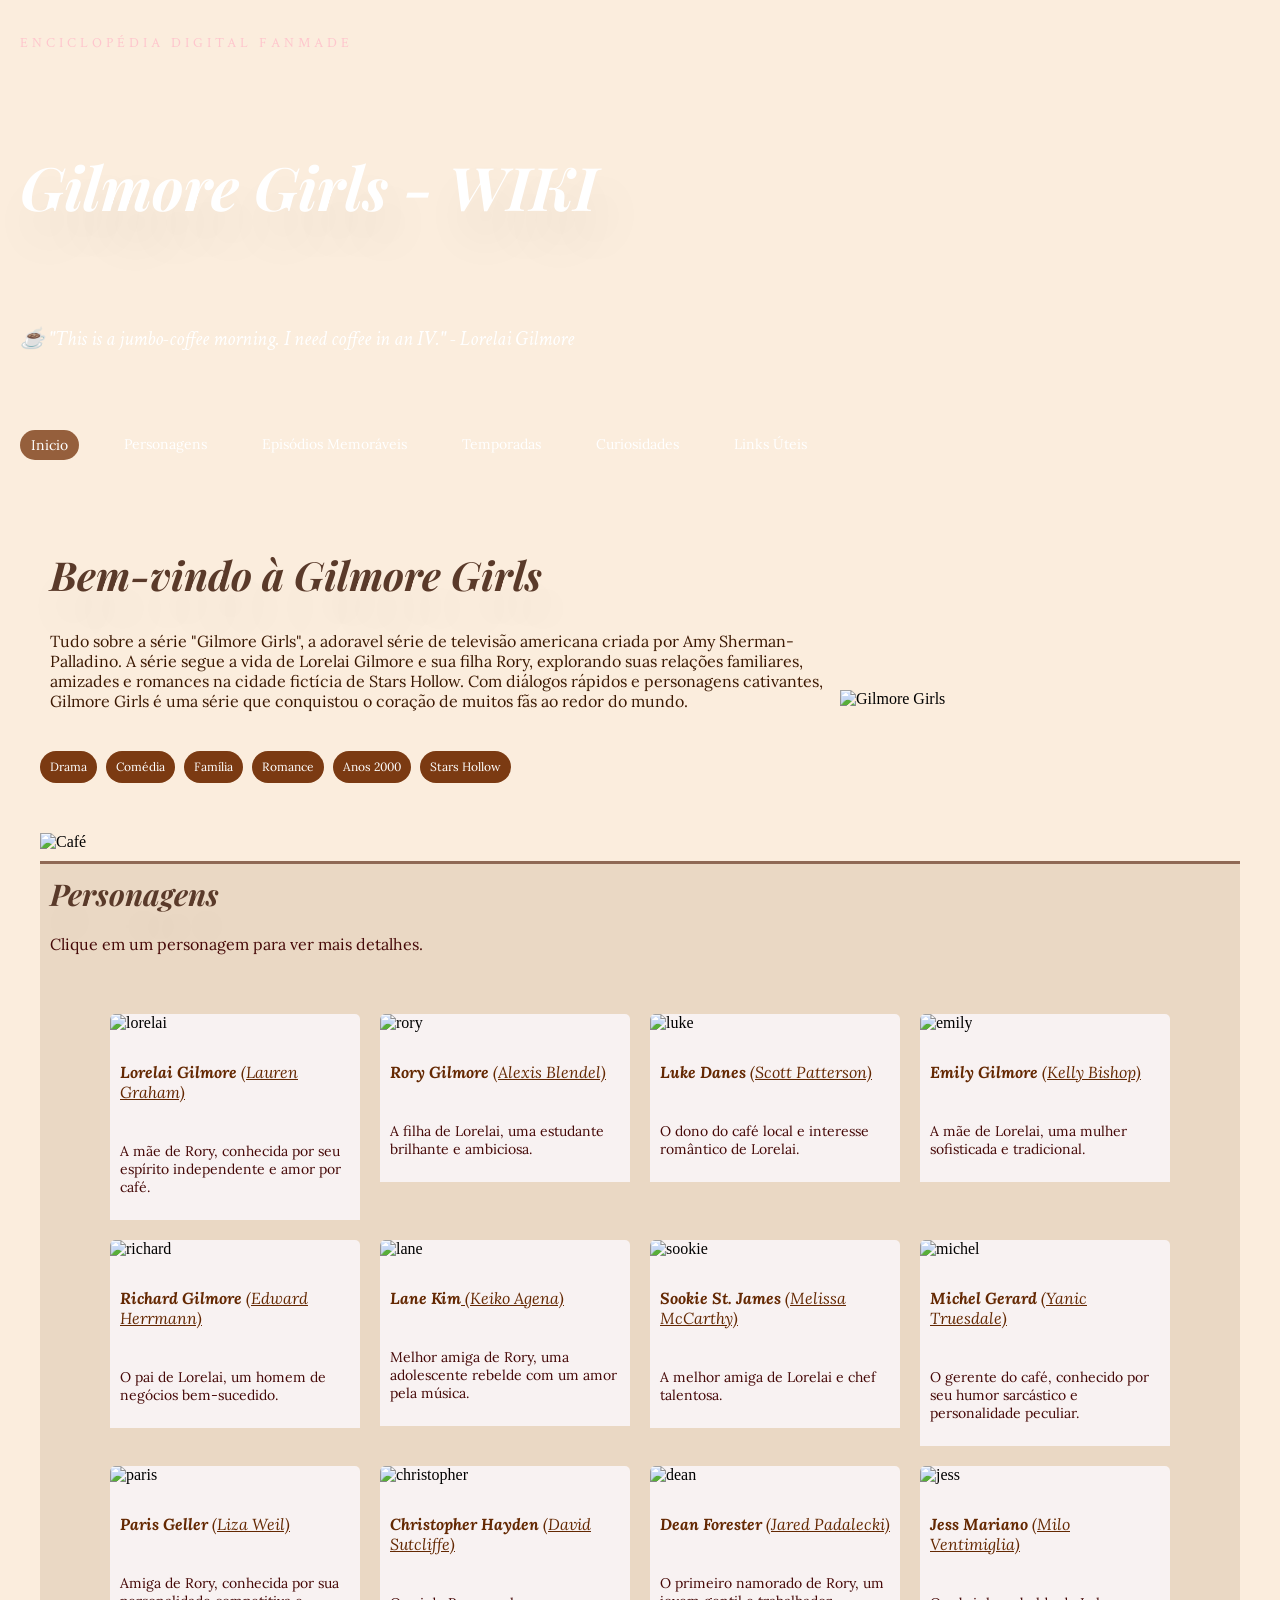
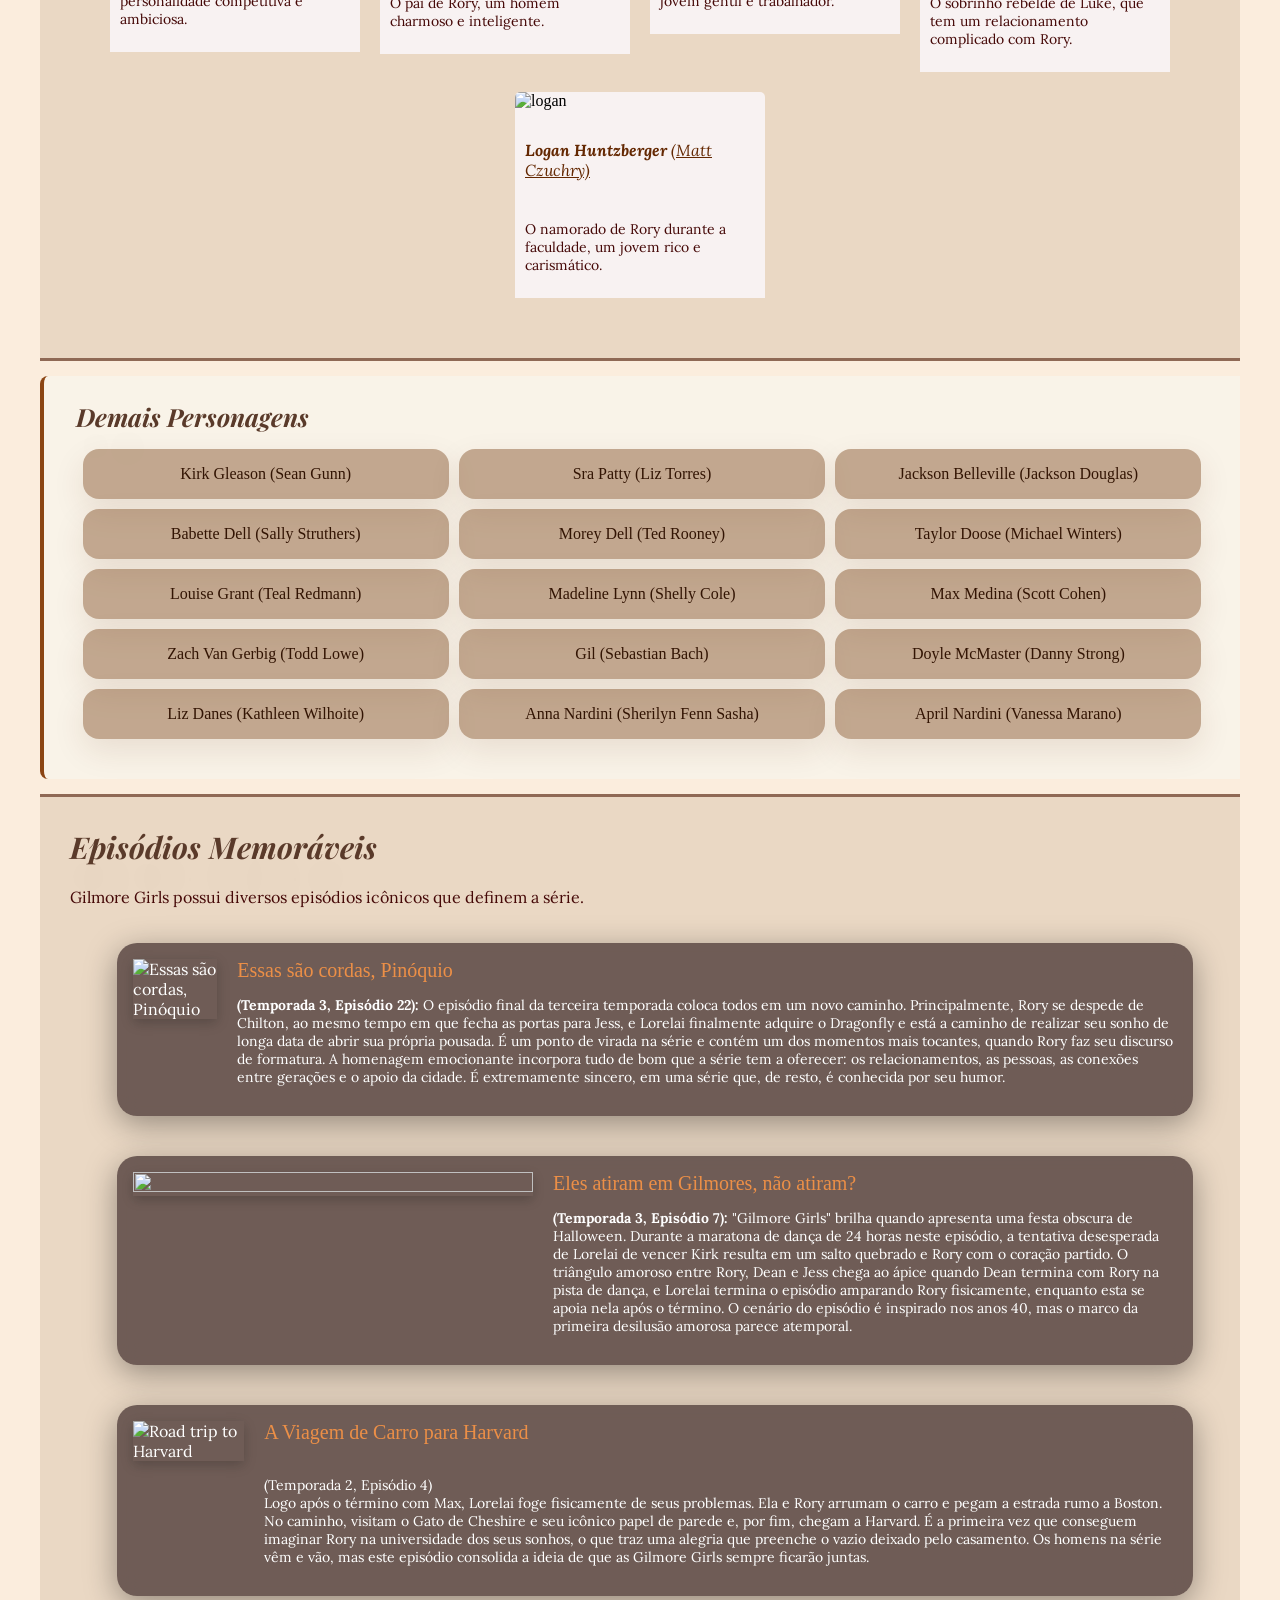
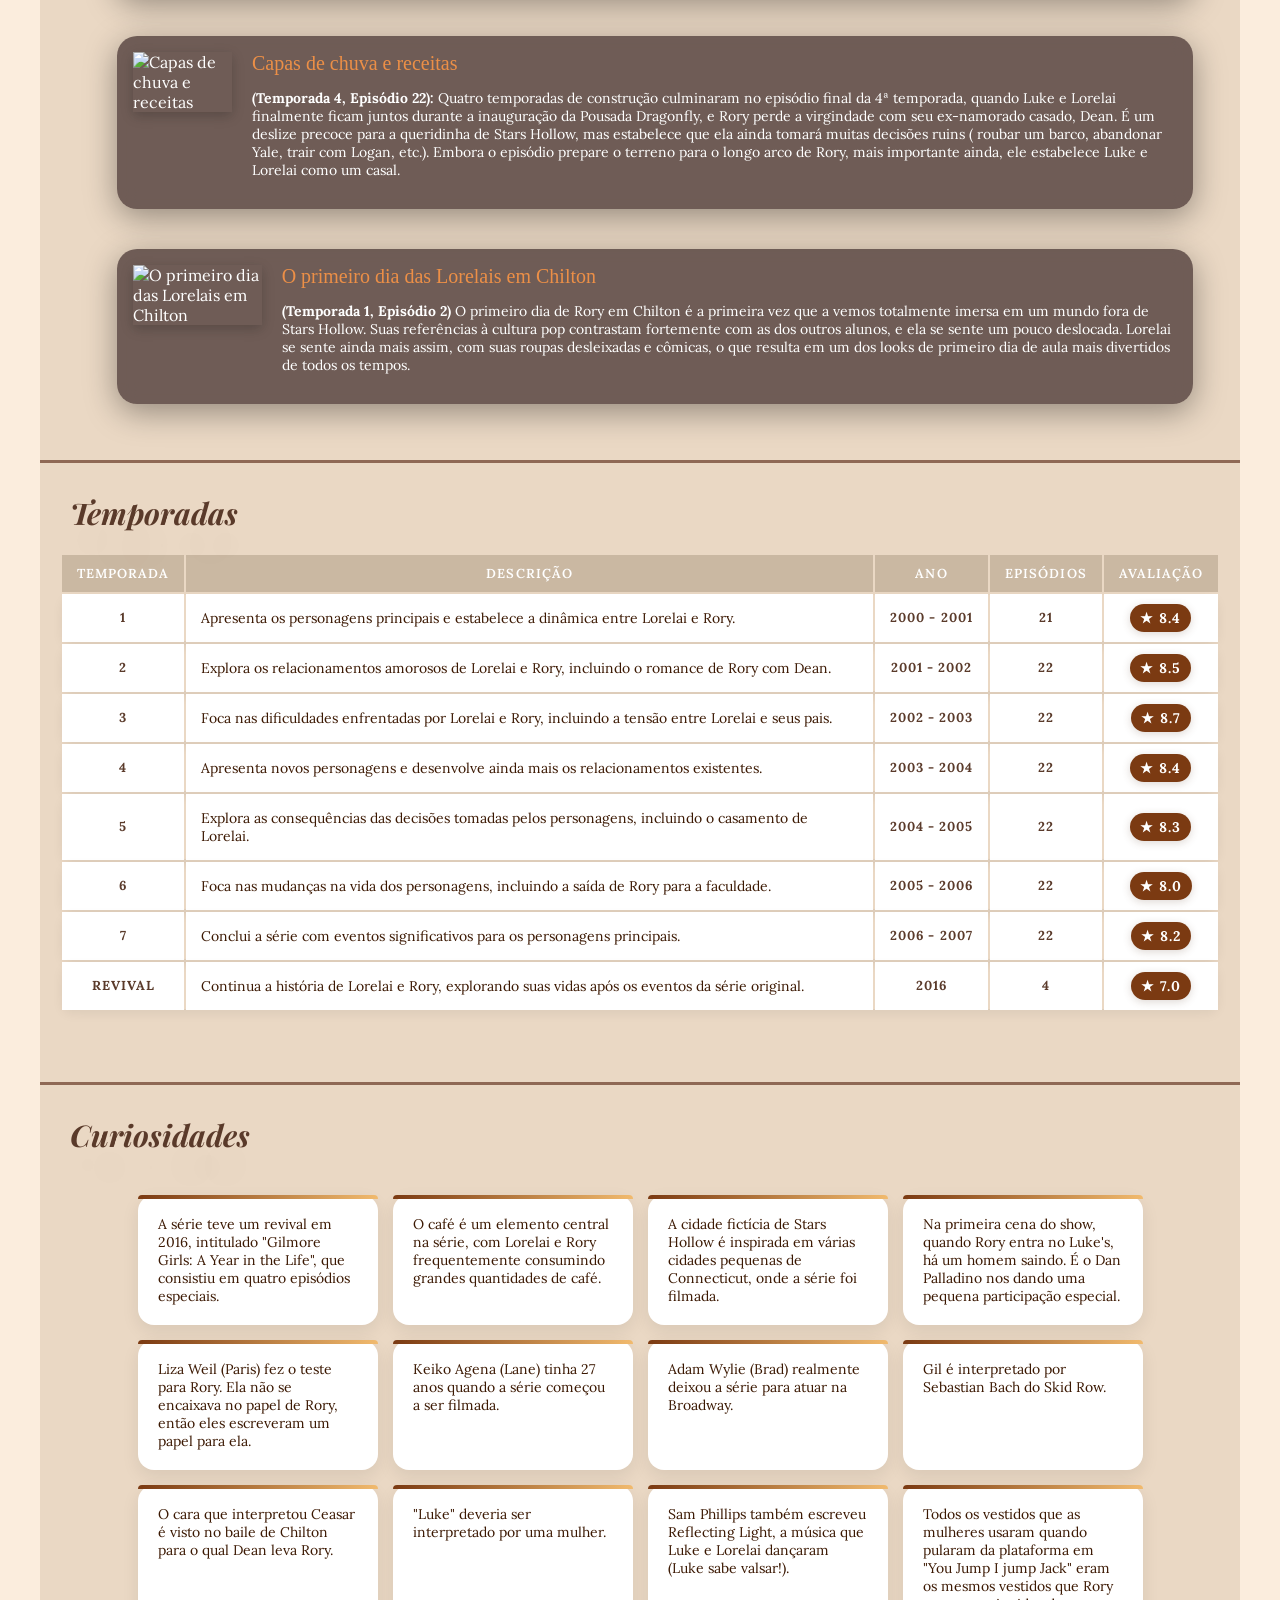
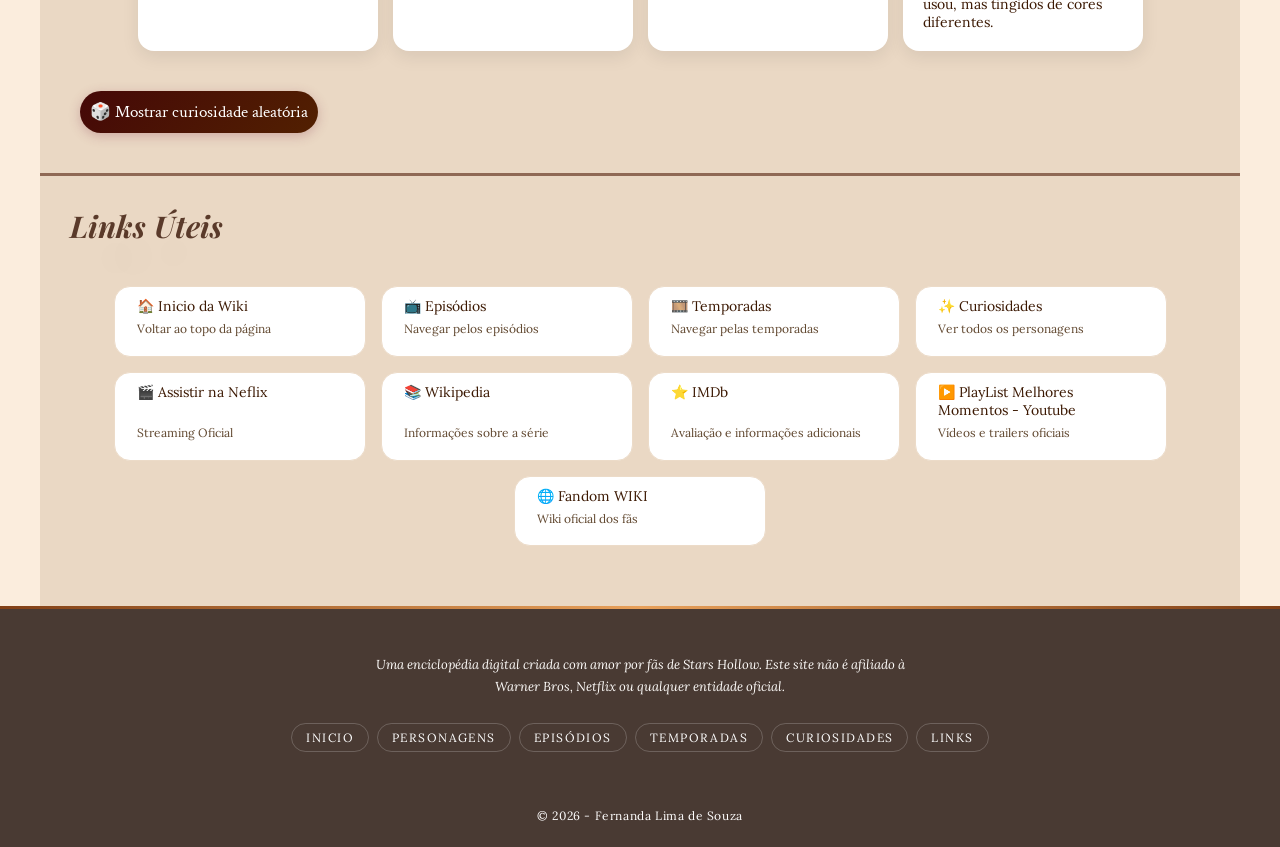
==== commit e54417fa: "atualização trabalho 1" ====
--- a/trabalho1/index.html
+++ b/trabalho1/index.html
@@ -35,7 +35,7 @@
                 <div class="inicio-card">
                     <div class="texto_inicio">
                         <h2> Bem-vindo à Gilmore Girls </h2>
-                        <div class="title-underline"></div>
+
                         <p> Tudo sobre a série "Gilmore Girls", a adoravel série de televisão americana criada por Amy
                             Sherman-Palladino. A série segue a vida de Lorelai Gilmore e sua filha Rory, explorando suas
                             relações familiares, amizades e romances na cidade fictícia de Stars Hollow. Com diálogos
@@ -64,7 +64,7 @@
             <section id="Personagens">
                 <div class="personagem-card">
                     <h3> Personagens </h3>
-                    <div class="title-underline"></div>
+
                     <span> Clique em um personagem para ver mais detalhes.</span>
                     <ul>
                         <li>
@@ -325,150 +325,201 @@
                             </div>
                         </li>
                     </ul>
-                    <article id="demais_personages-art">
-                        <h2> Demais Personagens </h2>
-                        <ul>
-                            <li><b>Kirk Gleason <a href="https://pt.wikipedia.org/wiki/Sean_Gunn">(Sean Gunn)</a> </b>
-                            </li>
-                            <li><b>Liz Torres - Sra Patty</b></li>
-                            <li><b>Jackson Douglas - Jackson Belleville</b></li>
-                            <li><b>Sally Struthers - Babette Dell</b></li>
-                            <li><b>Ted Rooney - Morey Dell</b></li>
-                            <li><b>Michael Winters - Taylor Doose</b></li>
-                            <li><b>Teal Redmann - Louise Grant</b></li>
-                            <li><b>Shelly Cole - Madeline Lynn</b></li>
-                            <li><b>Scott Cohen - Max Medina</b></li>
-                            <li><b>David Sutcliffe - Christopher Hayden</b></li>
-                            <li><b>Todd Lowe - Zach Van Gerbig</b></li>
-                            <li><b>Sebastian Bach - Gil</b></li>
-                            <li><b>Danny Strong - Doyle McMaster</b></li>
-                            <li><b>Kathleen Wilhoite - Liz Danes</b></li>
-                            <li><b>Sherilyn Fenn - Sasha / Anna Nardini</b></li>
-                            <li><b>Vanessa Marano - April Nardini</b></li>
-                        </ul>
-                    </article>
                 </div>
+                <hr class="rounded">
+                <article id="demais_personagens">
+                    <h3> Demais Personagens </h3>
+                    <ul>
+                        <li>
+                            <span class="tag2">Kirk Gleason (Sean Gunn)
+                            </span>
+                        </li>
+                        <li>
+                            <span class="tag2">Sra Patty (Liz Torres)
+                            </span>
+                        </li>
+                        <li>
+                            <span class="tag2">Jackson Belleville (Jackson Douglas)
+                            </span>
+                        </li>
+                        <li>
+                            <span class="tag2">Babette Dell (Sally Struthers)
+                            </span>
+                        </li>
+                        <li>
+                            <span class="tag2">Morey Dell (Ted Rooney)
+                            </span>
+                        </li>
+                        <li>
+                            <span class="tag2">Taylor Doose (Michael Winters)
+                            </span>
+                        </li>
+                        <li>
+                            <span class="tag2">Louise Grant (Teal Redmann)
+                            </span>
+                        </li>
+                        <li>
+                            <span class="tag2">Madeline Lynn (Shelly Cole)
+                            </span>
+                        </li>
+                        <li>
+                            <span class="tag2">Max Medina (Scott Cohen)
+                            </span>
+                        </li>
+                        <li>
+                            <span class="tag2">Zach Van Gerbig (Todd Lowe)
+                            </span>
+                        </li>
+                        <li>
+                            <span class="tag2">Gil (Sebastian Bach)
+                            </span>
+                        </li>
+                        <li>
+                            <span class="tag2">Doyle McMaster (Danny Strong)
+                            </span>
+                        </li>
+                        <li>
+                            <span class="tag2">Liz Danes (Kathleen Wilhoite)
+                            </span>
+                        </li>
+                        <li>
+                            <span class="tag2">Anna Nardini (Sherilyn Fenn Sasha)
+                            </span>
+                        </li>
+                        <li>
+                            <span class="tag2">April Nardini (Vanessa Marano)
+                            </span>
+                        </li>
+                    </ul>
+                </article>
             </section>
 
-            [
-            <hr class="rounded">]
+            <hr class="rounded">
 
             <section id="Episodios_Memoraveis">
-                <h2> Episódios Memoriaveis</h2>
-                <div class="title-underline"></div>
-                <p> Gilmore Girls possui diversos episódios icônicos que definem a série.
-
-                <div class="ep_memoraveis">
-                    <ol>
-                        <li>
-
-                            <img src="https://variety.com/wp-content/uploads/2020/09/1_thosearestring.jpg?w=800"
-                                alt="Essas são cordas, Pinóquio">
-                            <div class="descricao_momento">
-                                <h3>Essas são cordas, Pinóquio</h3>
-                                <p> <b>(Temporada 3, Episódio 22): </b>O episódio final da terceira temporada coloca
-                                    todos em um
-                                    novo caminho.
-                                    Principalmente, Rory se despede de Chilton, ao mesmo tempo em que fecha
-                                    as portas para Jess, e Lorelai finalmente adquire o Dragonfly e está a
-                                    caminho de realizar seu sonho de longa data de abrir sua própria pousada.
-                                    É um ponto de virada na série e contém um dos momentos mais tocantes, quando
-                                    Rory faz seu discurso de formatura. A homenagem emocionante incorpora tudo de
-                                    bom que a série tem a oferecer: os relacionamentos, as pessoas, as conexões entre
-                                    gerações e o apoio da cidade. É extremamente sincero, em uma série que, de resto,
-                                    é conhecida por seu humor.
-                                </p>
-                            </div>
-                        </li>
-
-                        <li>
-
-                            <img src="https://variety.com/wp-content/uploads/2020/09/2_shootgilmores.jpg?w=800">
-                            <div class="descricao_momento">
-                                <h3>Eles atiram em Gilmores, não atiram?</h3>
-                                <p> <b>(Temporada 3, Episódio 7): </b>
-                                    "Gilmore Girls" brilha quando apresenta uma festa obscura de Halloween.
-                                    Durante a maratona de dança de 24 horas neste episódio, a tentativa
-                                    desesperada de Lorelai de vencer Kirk resulta em um salto quebrado e Rory
-                                    com o coração partido. O triângulo amoroso entre Rory, Dean e Jess chega
-                                    ao ápice quando Dean termina com Rory na pista de dança, e Lorelai termina
-                                    o episódio amparando Rory fisicamente, enquanto esta se apoia nela após o término.
-                                    O cenário do episódio é inspirado nos anos 40, mas o marco da primeira desilusão
-                                    amorosa parece atemporal.
-                                </p>
-                            </div>
-                        </li>
-                        <li>
-
-                            <img src="https://variety.com/wp-content/uploads/2020/09/6_roadtriptoharvard.jpg?w=800"
-                                alt="Road trip to Harvard">
-                            <div class="descricao_momento">
-                                <h3>A Viagem de Carro para Harvard</h3>
-                                <p> <br>(Temporada 2, Episódio 4) </br>
-                                    Logo após o término com Max, Lorelai foge fisicamente de seus problemas. Ela e Rory
-                                    arrumam o carro e pegam a estrada rumo a Boston. No caminho, visitam o Gato de
-                                    Cheshire
-                                    e seu icônico papel de parede e, por fim, chegam a Harvard. É a primeira vez que
-                                    conseguem
-                                    imaginar Rory na universidade dos seus sonhos, o que traz uma alegria que preenche o
-                                    vazio
-                                    deixado pelo casamento. Os homens na série vêm e vão, mas este episódio consolida a
-                                    ideia
-                                    de que as Gilmore Girls sempre ficarão juntas.
-                                </p>
-                            </div>
-                        </li>
-
-                        <li>
-
-                            <img src="https://variety.com/wp-content/uploads/2020/09/3_raincoatsandrecipies.jpg?w=800"
-                                alt="Capas de chuva e receitas">
-                            <div class="descricao_momento">
-                                <h3>Capas de chuva e receitas</h3>
-                                <p> <b>(Temporada 4, Episódio 22): </b>
-
-                                    Quatro temporadas de construção culminaram no episódio final da 4ª temporada, quando
-                                    Luke e Lorelai finalmente ficam juntos durante a inauguração da Pousada Dragonfly, e
-                                    Rory perde a virgindade com seu ex-namorado casado, Dean. É um deslize precoce para
-                                    a
-                                    queridinha de Stars Hollow, mas estabelece que ela ainda tomará muitas decisões
-                                    ruins (
-                                    roubar um barco, abandonar Yale, trair com Logan, etc.). Embora o episódio prepare o
-                                    terreno
-                                    para o longo arco de Rory, mais importante ainda, ele estabelece Luke e Lorelai como
-                                    um casal.
-                                </p>
-                            </div>
-                        </li>
-
-
-
-                        <li>
-
-                            <img src="https://variety.com/wp-content/uploads/2020/09/14_lorelaisfirstdayatchilton.jpg?w=800"
-                                alt="O primeiro dia das Lorelais em Chilton">
-                            <div class="descricao_momento">
-                                <h3>O primeiro dia das Lorelais em Chilton</h3>
-                                <p> <b>(Temporada 1, Episódio 2)</b>
-                                    O primeiro dia de Rory em Chilton é a primeira vez que a
-                                    vemos totalmente imersa em um mundo fora de Stars Hollow.
-                                    Suas referências à cultura pop contrastam fortemente com
-                                    as dos outros alunos, e ela se sente um pouco deslocada.
-                                    Lorelai se sente ainda mais assim, com suas roupas desleixadas
-                                    e cômicas, o que resulta em um dos looks de primeiro dia de aula
-                                    mais divertidos de todos os tempos. </p>
-                            </div>
-                        </li>
-                    </ol>
-                </div>
+                <h3> Episódios Memoráveis</h3>
+
+                <span> Gilmore Girls possui diversos episódios icônicos que definem a série. <span>
+
+                        <div class="ep_memoraveis">
+                            <ol type="1">
+                                <li>
+                                    <img src="https://variety.com/wp-content/uploads/2020/09/1_thosearestring.jpg?w=800"
+                                        alt="Essas são cordas, Pinóquio">
+                                    <div class="descricao_momento">
+                                        <h4>Essas são cordas, Pinóquio</h4>
+                                        <p> <b>(Temporada 3, Episódio 22): </b>O episódio final da terceira temporada
+                                            coloca
+                                            todos em um
+                                            novo caminho.
+                                            Principalmente, Rory se despede de Chilton, ao mesmo tempo em que fecha
+                                            as portas para Jess, e Lorelai finalmente adquire o Dragonfly e está a
+                                            caminho de realizar seu sonho de longa data de abrir sua própria pousada.
+                                            É um ponto de virada na série e contém um dos momentos mais tocantes, quando
+                                            Rory faz seu discurso de formatura. A homenagem emocionante incorpora tudo
+                                            de
+                                            bom que a série tem a oferecer: os relacionamentos, as pessoas, as conexões
+                                            entre
+                                            gerações e o apoio da cidade. É extremamente sincero, em uma série que, de
+                                            resto,
+                                            é conhecida por seu humor.
+                                        </p>
+                                    </div>
+                                </li>
+                                <li>
+                                    <img src="https://variety.com/wp-content/uploads/2020/09/2_shootgilmores.jpg?w=800">
+                                    <div class="descricao_momento">
+                                        <h4>Eles atiram em Gilmores, não atiram?</h4>
+                                        <p> <b>(Temporada 3, Episódio 7): </b>
+                                            "Gilmore Girls" brilha quando apresenta uma festa obscura de Halloween.
+                                            Durante a maratona de dança de 24 horas neste episódio, a tentativa
+                                            desesperada de Lorelai de vencer Kirk resulta em um salto quebrado e Rory
+                                            com o coração partido. O triângulo amoroso entre Rory, Dean e Jess chega
+                                            ao ápice quando Dean termina com Rory na pista de dança, e Lorelai termina
+                                            o episódio amparando Rory fisicamente, enquanto esta se apoia nela após o
+                                            término.
+                                            O cenário do episódio é inspirado nos anos 40, mas o marco da primeira
+                                            desilusão
+                                            amorosa parece atemporal.
+                                        </p>
+                                    </div>
+                                </li>
+                                <li>
+                                    <img src="https://variety.com/wp-content/uploads/2020/09/6_roadtriptoharvard.jpg?w=800"
+                                        alt="Road trip to Harvard">
+                                    <div class="descricao_momento">
+                                        <h4>A Viagem de Carro para Harvard</h4>
+                                        <p> <br>(Temporada 2, Episódio 4) </br>
+                                            Logo após o término com Max, Lorelai foge fisicamente de seus problemas. Ela
+                                            e Rory
+                                            arrumam o carro e pegam a estrada rumo a Boston. No caminho, visitam o Gato
+                                            de
+                                            Cheshire
+                                            e seu icônico papel de parede e, por fim, chegam a Harvard. É a primeira vez
+                                            que
+                                            conseguem
+                                            imaginar Rory na universidade dos seus sonhos, o que traz uma alegria que
+                                            preenche o
+                                            vazio
+                                            deixado pelo casamento. Os homens na série vêm e vão, mas este episódio
+                                            consolida a
+                                            ideia
+                                            de que as Gilmore Girls sempre ficarão juntas.
+                                        </p>
+                                    </div>
+                                </li>
+
+                                <li>
+                                    <img src="https://variety.com/wp-content/uploads/2020/09/3_raincoatsandrecipies.jpg?w=800"
+                                        alt="Capas de chuva e receitas">
+                                    <div class="descricao_momento">
+                                        <h4>Capas de chuva e receitas</h4>
+                                        <p> <b>(Temporada 4, Episódio 22): </b>
+
+                                            Quatro temporadas de construção culminaram no episódio final da 4ª
+                                            temporada, quando
+                                            Luke e Lorelai finalmente ficam juntos durante a inauguração da Pousada
+                                            Dragonfly, e
+                                            Rory perde a virgindade com seu ex-namorado casado, Dean. É um deslize
+                                            precoce para
+                                            a
+                                            queridinha de Stars Hollow, mas estabelece que ela ainda tomará muitas
+                                            decisões
+                                            ruins (
+                                            roubar um barco, abandonar Yale, trair com Logan, etc.). Embora o episódio
+                                            prepare o
+                                            terreno
+                                            para o longo arco de Rory, mais importante ainda, ele estabelece Luke e
+                                            Lorelai como
+                                            um casal.
+                                        </p>
+                                    </div>
+                                </li>
+                                <li>
+                                    <img src="https://variety.com/wp-content/uploads/2020/09/14_lorelaisfirstdayatchilton.jpg?w=800"
+                                        alt="O primeiro dia das Lorelais em Chilton">
+                                    <div class="descricao_momento">
+                                        <h4>O primeiro dia das Lorelais em Chilton</h4>
+                                        <p> <b>(Temporada 1, Episódio 2)</b>
+                                            O primeiro dia de Rory em Chilton é a primeira vez que a
+                                            vemos totalmente imersa em um mundo fora de Stars Hollow.
+                                            Suas referências à cultura pop contrastam fortemente com
+                                            as dos outros alunos, e ela se sente um pouco deslocada.
+                                            Lorelai se sente ainda mais assim, com suas roupas desleixadas
+                                            e cômicas, o que resulta em um dos looks de primeiro dia de aula
+                                            mais divertidos de todos os tempos. </p>
+                                    </div>
+                                </li>
+                            </ol>
+                        </div>
             </section>
 
             <hr class="rounded">
 
             <section id="Temporadas">
                 <div class="temporadas">
-                    <h2> Temporadas </h2>
-                    <div class="title-underline"></div>
+                    <h3> Temporadas </h3>
+
                     <table>
                         <thead>
                             <tr>
@@ -558,8 +609,8 @@
             <section id="Curiosidades">
                 <div class="curiosidades">
                     <div class="imagem_fundo1"></div>
-                    <h2> Curiosidades </h2>
-                    <div class="title-underline"></div>
+                    <h3> Curiosidades </h3>
+
                     <div class="curiosidades_conteudo">
                         <ul>
                             <li> A série teve um revival em 2016, intitulado "Gilmore Girls: A Year in the Life", que
@@ -597,11 +648,12 @@
                     <div id="random-curiosity-display"></div>
                 </div>
             </section>
+
             <hr class="rounded">
 
             <section id="Links">
                 <div class="links">
-                    <h2>Links Úteis</h2>
+                    <h3>Links Úteis</h3>
                     <ul>
                         <li>
                             <a href="#Inicio"> 🏠 Inicio da Wiki <p> Voltar ao topo da página</p></a>
@@ -655,12 +707,12 @@
         <div class="footer-bg"></div>
         <div class="secoes">
             <p>Uma enciclopédia digital criada com amor por fãs de Stars Hollow. Este site não é afiliado à Warner
-                Bros., Netflix ou qualquer entidade oficial.</p>
+                Bros, Netflix ou qualquer entidade oficial.</p>
 
             <ul>
                 <li><a href="#Inicio">Inicio</a></li>
                 <li><a href="#Personagens">Personagens</a></li>
-                <li><a href="#Episodios">Episódios</a></li>
+                <li><a href="#Episodios_Memoraveis">Episódios</a></li>
                 <li><a href="#Temporadas"> Temporadas</a></li>
                 <li><a href="#Curiosidades">Curiosidades</a></li>
                 <li><a href="#Links">Links</a></li>
--- a/trabalho1/style.css
+++ b/trabalho1/style.css
@@ -2,37 +2,31 @@
 
 html {
     background-color: #fbeddd;
-    display: flex;
-    justify-content: center;
     overflow-x: hidden;
 }
 
 body {
     display: flex;
     flex-direction: column;
-    justify-content: center;
-    align-items: center;
-    overflow-x: hidden;
+    align-items: center;
+    margin: 0;
 }
 
 .content {
     display: flex;
     flex-direction: row;
-    padding: 20px;
 }
 
 header {
-    background-color: #EAD8C4;
-    font-family: 'Playfair Display', serif;
-    color: #fff;
-    padding: 40px 32px 24px;
-    text-align: left;
+    display: flex;
+    flex-direction: column;
+    top: 0px;
+    left: 0px;
+    width: 100vw;
+    height: 100%;
     overflow: hidden;
-    font-size: 25px;
-    width: 100%;
     position: relative;
-    display: flex;
-    flex-direction: column;
+    background-size: cover;
 }
 
 h1 {
@@ -41,21 +35,26 @@
     font-style: italic;
     color: #ffffff;
     text-shadow: 10px 28px 48px rgba(0, 0, 0, 0.1);
+    padding: 20px;
 }
 
 h2 {
     font-family: 'Playfair Display', serif;
     font-style: italic;
-    font-size: 35px;
+    font-size: 40px;
     color: #5A3A2A;
     text-shadow: 10px 28px 48px rgba(0, 0, 0, 0.1);
+    padding: 0px;
+    margin: 50px 0 20px 10px;
 }
 
 h3 {
-    font-family: 'Lora', serif;
-    font-style: italic;
-    color: #642802;
-    font-weight: 400;
+    font-family: 'Playfair Display', serif;
+    font-style: italic;
+    font-size: 25px;
+    color: #5A3A2A;
+    text-shadow: 10px 28px 48px rgba(0, 0, 0, 0.1);
+    margin: 0 0 0 0;
 }
 
 h4 {
@@ -66,8 +65,8 @@
     text-align: left;
     margin: 10px;
     margin-top: 30px;
-}
-
+    font-size: 16px;
+}
 
 .quote {
     order: 3;
@@ -76,10 +75,7 @@
 .title {
     display: flex;
     flex-direction: column;
-    max-width: 1200px;
-    width: 100%;
-
-
+    width: 100%;
 }
 
 .title-underline {
@@ -88,32 +84,28 @@
     background: linear-gradient(90deg, #cc7242, #f1ba6e);
     border-radius: 2px;
     margin-top: -15px;
-
 }
 
 #header_first_title {
     color: pink;
-    gap: 1px;
     font-family: 'Crimson Text', serif;
-    font-size: 0.8rem;
-    letter-spacing: 0.35em;
+    font-size: 14px;
+    letter-spacing: 4px;
     text-transform: uppercase;
     opacity: 0.85;
     padding: 20px;
-
 }
 
 #header_subtitle {
     font-family: 'Crimson Text', serif;
     font-style: italic;
-    font-weight: 400;
     color: #fff;
     font-size: 20px;
-    margin-top: -50px;
     padding: 20px;
 }
 
 .imagem_fundo {
+    overflow: hidden;
     position: absolute;
     top: 0;
     left: 0;
@@ -216,20 +208,22 @@
 }
 
 /* controla o bloco de texto */
-.texto_inicio {
+.texto_inicio p {
     display: flex;
     flex-direction: column;
     max-width: 800px;
     color: #3b1802;
     font-family: 'Lora', serif;
     font-size: 16px;
+    padding: 10px;
+    margin-bottom: 10px;
 }
 
 .texto_inicio img {
     width: 200px;
     height: 100%;
     margin-top: 30px;
-    margin-bottom: 40px;
+    margin-bottom: 10px;
 }
 
 .imagem_elas img {
@@ -239,7 +233,7 @@
     /* Alterado de 10px para auto */
     height: 100%;
     margin-top: 10px;
-    margin-bottom: -100px;
+    margin-bottom: -150px;
 
 }
 
@@ -262,6 +256,7 @@
     font-size: 12px;
     margin-right: 5px;
     display: inline-block;
+
 }
 
 .tag1:hover {
@@ -277,9 +272,9 @@
     background-color: #EAD8C4;
     align-items: start;
     justify-content: center;
-    margin-top: -20px;
-    width: 100%;
-}
+    width: 100%;
+}
+
 
 .personagem-card h3 {
     font-family: 'Playfair Display', serif;
@@ -288,14 +283,24 @@
     color: #5A3A2A;
     text-shadow: 10px 28px 48px rgba(0, 0, 0, 0.1);
     margin: 10px;
+    margin-bottom: 20px;
+}
+.personagem-card span {
+    padding: 0px;
+    font-family: 'Lora', serif;
+    font-size: 16px;
+    font-style: normal;
+    color: #450807;
+    text-align: left;
+    margin: 10px;
+    margin-top: 0px;
     margin-bottom: 30px;
 }
-
-.personagem-card span {
-    font-family: 'Lora', serif;
-    font-size: 14px;
-    font-style: 300;
-    margin: 10px;
+.container_badges span {
+    font-family: 'Lora', serif;
+    font-size: 12px;
+    margin-top: 20px;
+    margin-bottom: 20px;
 }
 
 .personagem-card img {
@@ -309,16 +314,16 @@
 }
 
 .personagem-card li {
-    width: 200px;
+    width: 250px;
     background: #f8f2f2;
     border-radius: 5px 5px 0px 0px;
-    margin-bottom: 20px;
+    align-self: flex-start;
+    gap:20px;
     overflow-x: hidden;
 
 }
 
 .personagem-card p {
-    padding: 0px;
     background: #f8f2f2;
     font-family: 'Lora', serif;
     font-size: 14px;
@@ -344,11 +349,12 @@
     display: flex;
     flex-wrap: wrap;
     gap: 20px;
-    padding: 0;
+    padding: 20px;
     margin: 0px;
     margin-top: 10px;
     justify-content: center;
-    align-items: center;
+    align-items: flex-start;
+    margin-bottom: 40px;
 
 }
 
@@ -374,70 +380,135 @@
     font-style: italic;
     color: #642802;
     text-align: left;
-    font-size: 14px;
+    font-size: 16px;
     margin-top: 30px;
+}
+
+#demais_personagens {
+    background-color: #f9f3e8;
+    border-left: 4px solid #8B4513;
+    border-radius: 8px 0 0 8px;
+    padding: 24px 32px;
+    margin: 15px 0;
+}
+
+#demais_personagens h2 {
+    font-size: 1.5rem;
+    color: #4a2c0a;
+    margin-bottom: 16px;
+}
+
+#demais_personagens ul {
+    display: flex;
+    flex-wrap: wrap;
+    gap: 10px;
+    align-items: center;
+    justify-content: center;
+}
+
+#demais_personagens ul li {
+    display: flex;
+    align-items: center;
+    justify-content:  center;
+    flex: 0 0 calc(33.333% - 11px); /* forcar a ficar 3 tags em cada linha */
+}
+.tag2 {
+    width: 100%;
+    height: 100%;
+    background-color: #70370c67; 
+    color: #321403;
+    padding: 16px;
+    border-radius: 16px;
+    display: flex;
+    flex-direction: column;
+    justify-content: center;
+    align-items: center;
+    text-align: center;
+    box-shadow: 0 12px 32px rgba(90, 40, 10, 0.10);
+
+
+}
+
+.tag2:hover {
+    transform: translateY(-4px);
+    box-shadow: 0 12px 32px rgba(90, 40, 10, 0.10);
+    transition: 0.22s;
 }
 
 /* EPISÓDIOS MEMORAVEIS */
 #Episodios_Memoraveis {
-    padding: 0px;
+    padding: 20px;
     background-color: rgb(234, 216, 196);
     font-family: 'Lora', serif;
     font-size: 14px;
     font-style: normal;
     color: #ffffff;
-    text-align: rigth;
-}
-
-#Episodios_Memoraveis h2 {
-    display: flex;
+    padding: 20px;
+}
+#Episodios_Memoraveis h3{
     font-family: 'Playfair Display', serif;
     font-style: italic;
     font-size: 30px;
     color: #5A3A2A;
     text-shadow: 10px 28px 48px rgba(0, 0, 0, 0.1);
-    margin-top: 10px;
-    margin-bottom: 10px;
+    margin: 10px;
+    margin-bottom: 20px;
+}
+
+
+.descricao_momento h4 {
+    font-family: 'Playfair Display', serif;
+    font-size: 20px;
+    font-style: normal;
+    color: #ec8f47;
+    text-align: left;
+    margin-top: 0px;
+    margin-bottom: 20px;
+    margin: 0;
+    padding: 0;
+}
+
+#Episodios_Memoraveis span{
+    padding: 0px;
+    font-family: 'Lora', serif;
+    font-size: 16px;
+    font-style: normal;
+    color: #450807;
+    text-align: left;
+    margin: 10px;
+    margin-top: 0px;
+    margin-bottom: 30px;;
 }
 
 .ep_memoraveis ol li {
     display: flex;
     flex-direction: row;
-    align-items: center;
-    justify-content: center;
-
+    gap: 20px;
+    align-items: flex-start;
     background: rgba(55, 37, 37, 0.692);
-
     backdrop-filter: blur(10px);
-    -webkit-backdrop-filter: blur(15px);
-    /* Suporte para navegadores Safari */
-
     border-radius: 20px;
-    border: 1px solid rgba(22, 22, 22, 0.15);
-
-    gap: 10px;
-
-    padding: 10px;
-    /* Aumentei o padding para o texto e a imagem não colarem na borda */
+    padding: 16px;
     color: #ffffff;
-    /* Garante que o texto fique legível no fundo escuro */
-
     box-shadow: 0 8px 32px 0 rgba(0, 0, 0, 0.37);
-
-    margin: 10px;
+    width: 90%;
+    margin-top: 20px;
 }
 
 .ep_memoraveis ol {
     display: flex;
     flex-direction: column;
-    /* Mantém os cards um debaixo do outro */
-    align-items: center;
-    /* Centraliza os cards horizontalmente no meio da página */
-
+    align-items: center;
+    list-style: decimal;
+    gap:20px;
+    padding-left: 15px;
+    list-style-position: inside;
+    width: 100%;                   
+    max-width: 100%;
 }
 
 /* imagens dos episodios*/
-.ep_memoraveis img {
+.ep_memoraveis ol li img {
     width: 400px;
     height: 100%;
     align-items: left;
@@ -450,33 +521,38 @@
     transition: 0.3s;
 }
 
-.descricao_momento {
-    font-size: 12px;
-    margin-bottom: 50px;
-
-}
-
-.descricao_momento h3 {
-    font-family: 'Lora', serif;
-    font-style: italic;
-    font-size: 20px;
+.descricao_momento p{
+    font-family: 'Lora', serif;
+    font-style: normal;
+    font-size: 14px;
     color: #ffffff;
 }
+
 
 /* Container principal */
 .temporadas {
-    padding: 20px;
-    background-color: rgb(234, 216, 196);
-    font-family: 'Lora', serif;
-    font-size: 14px;
+    display: flex;
+    flex-direction: column;
+    background-color: #EAD8C4;
+    font-family: 'Lora', serif;
+    font-size: 14px;
+    padding: 20px;
+    margin-bottom: 50px;
+}
+.temporadas h3{
+    font-family: 'Playfair Display', serif;
+    font-style: italic;
+    font-size: 30px;
+    color: #5A3A2A;
+    text-shadow: 10px 28px 48px rgba(0, 0, 0, 0.1);
+    margin: 10px;
+    margin-bottom: 20px;
 }
 
 /* Tabela */
 .temporadas table {
     width: 100%;
     border-collapse: separate;
-    border-spacing: 0 5px;
-    /* espaço entre linhas */
     font-family: "Lora", serif;
     font-size: 14px;
 }
@@ -491,6 +567,13 @@
     text-transform: uppercase;
 }
 
+#Temporadas{
+    display: flex;
+    flex-direction: column;
+    background-color: #EAD8C4;
+    font-family: 'Lora', serif;
+    font-size: 14px;
+}  
 .temporadas tbody tr {
     background: #fff;
     box-shadow: 0 4px 12px rgba(0, 0, 0, 0.06);
@@ -499,10 +582,15 @@
 
 }
 
-.temporadas thead {
+.temporadas thead th{
+    text-align: center !important;
     background: rgba(73, 52, 22, 0.196);
     color: white;
 
+}
+.temporadas tbody th {
+    text-align: center;
+    font-weight: bold;
 }
 
 .temporadas td {
@@ -529,6 +617,11 @@
     background: #fbeddd;
 }
 
+.temporadas td:nth-child(3),
+.temporadas th:nth-child(3) {
+    white-space: nowrap;
+    text-align: center;
+}
 .tag {
     background: #7b3a12;
     backdrop-filter: blur(10px);
@@ -542,10 +635,29 @@
 }
 
 /* CURIOSIDADES */
+
+.curiosidades {
+    display: flex;
+    flex-direction: column;
+    background-color: #EAD8C4;
+    align-items: start;
+    justify-content: center;
+    padding: 20px;
+}
+
+.curiosidades h3{
+    font-family: 'Playfair Display', serif;
+    font-style: italic;
+    font-size: 30px;
+    color: #5A3A2A;
+    text-shadow: 10px 28px 48px rgba(0, 0, 0, 0.1);
+    margin: 10px;
+    margin-bottom: 20px;
+}
+
 .curiosidades ul {
     display: flex;
     flex-wrap: wrap;
-    /* permite quebrar linha */
     gap: 15px;
     justify-content: center;
     padding: 0;
@@ -556,8 +668,7 @@
 /* cards */
 .curiosidades li {
     flex: 1 1 220px;
-    /* largura mínima + responsivo */
-    max-width: 250px;
+    max-width: 200px;
 
     background: #fff;
     border-radius: 16px;
@@ -595,7 +706,7 @@
     background: linear-gradient(135deg, #450807, #522001);
     color: white;
     border: none;
-    padding: 0.8rem 1.8rem;
+    padding: 10px;
     border-radius: 30px;
     cursor: pointer;
     font-family: 'Crimson Text', serif;
@@ -605,7 +716,9 @@
     display: inline-flex;
     align-items: center;
     gap: 0.5rem;
-    margin-top: 1.2rem;
+    margin-top: 10px;
+    margin-bottom: 20px;
+    margin: 20px;
 }
 
 .random-btn:hover {
@@ -620,15 +733,14 @@
 #random-curiosity-display {
     display: none;
     background: rgba(135, 71, 31, 0.588);
-    border: 1px solid #d66100bb;
-    border-left: 4px solid #522001;
-    border-radius: 0 10px 10px 0;
     padding: 1.2rem 1.5rem;
     margin-top: 1rem;
     font-size: 0.95rem;
     color: white;
     animation: fadeIn 0.3s ease;
     font-style: italic;
+    width: 97.5%;
+
 }
 
 #random-curiosity-display.visible {
@@ -637,19 +749,18 @@
 
 .links {
     padding: 20px;
-    background: #fbeddd;
+    background-color: rgb(234, 216, 196);
     margin: 0;
 }
 
-.links h2 {
-    display: flex;
+.links h3 {
     font-family: 'Playfair Display', serif;
     font-style: italic;
     font-size: 30px;
     color: #5A3A2A;
     text-shadow: 10px 28px 48px rgba(0, 0, 0, 0.1);
-    margin-top: 10px;
-    margin-bottom: 10px;
+    margin: 10px;
+    margin-bottom: 20px;
 }
 
 .links ul {
@@ -687,7 +798,7 @@
 
 .links li a {
     text-decoration: none;
-    color: #3b1c0a;
+    color: #3b1802;
     font-weight: 400;
     font-family: 'Lora', serif;
     font-size: 14px;
@@ -766,10 +877,9 @@
     flex-direction: column;
     align-items: center;
     gap: 32px;
-    width: 100%;
     position: relative;
     overflow: hidden;
-
+    width: 100vw;
 
 }
 
@@ -862,7 +972,6 @@
     color: rgb(255, 254, 254);
     margin: 0;
     padding-top: 24px;
-    border-top: 1px solid rgba(255, 255, 255, 0.05);
     width: 100%;
     text-align: center;
     letter-spacing: 0.05em;
@@ -871,5 +980,12 @@
 footer a {
     color: #c9a882;
     text-decoration: none;
-    font-weight: 400;
+}
+
+hr.rounded {
+    border: none;
+    border-top: 3px solid #511c06a0;
+    border-radius: 0px;
+    width: 100%;
+    margin: 0;
 }
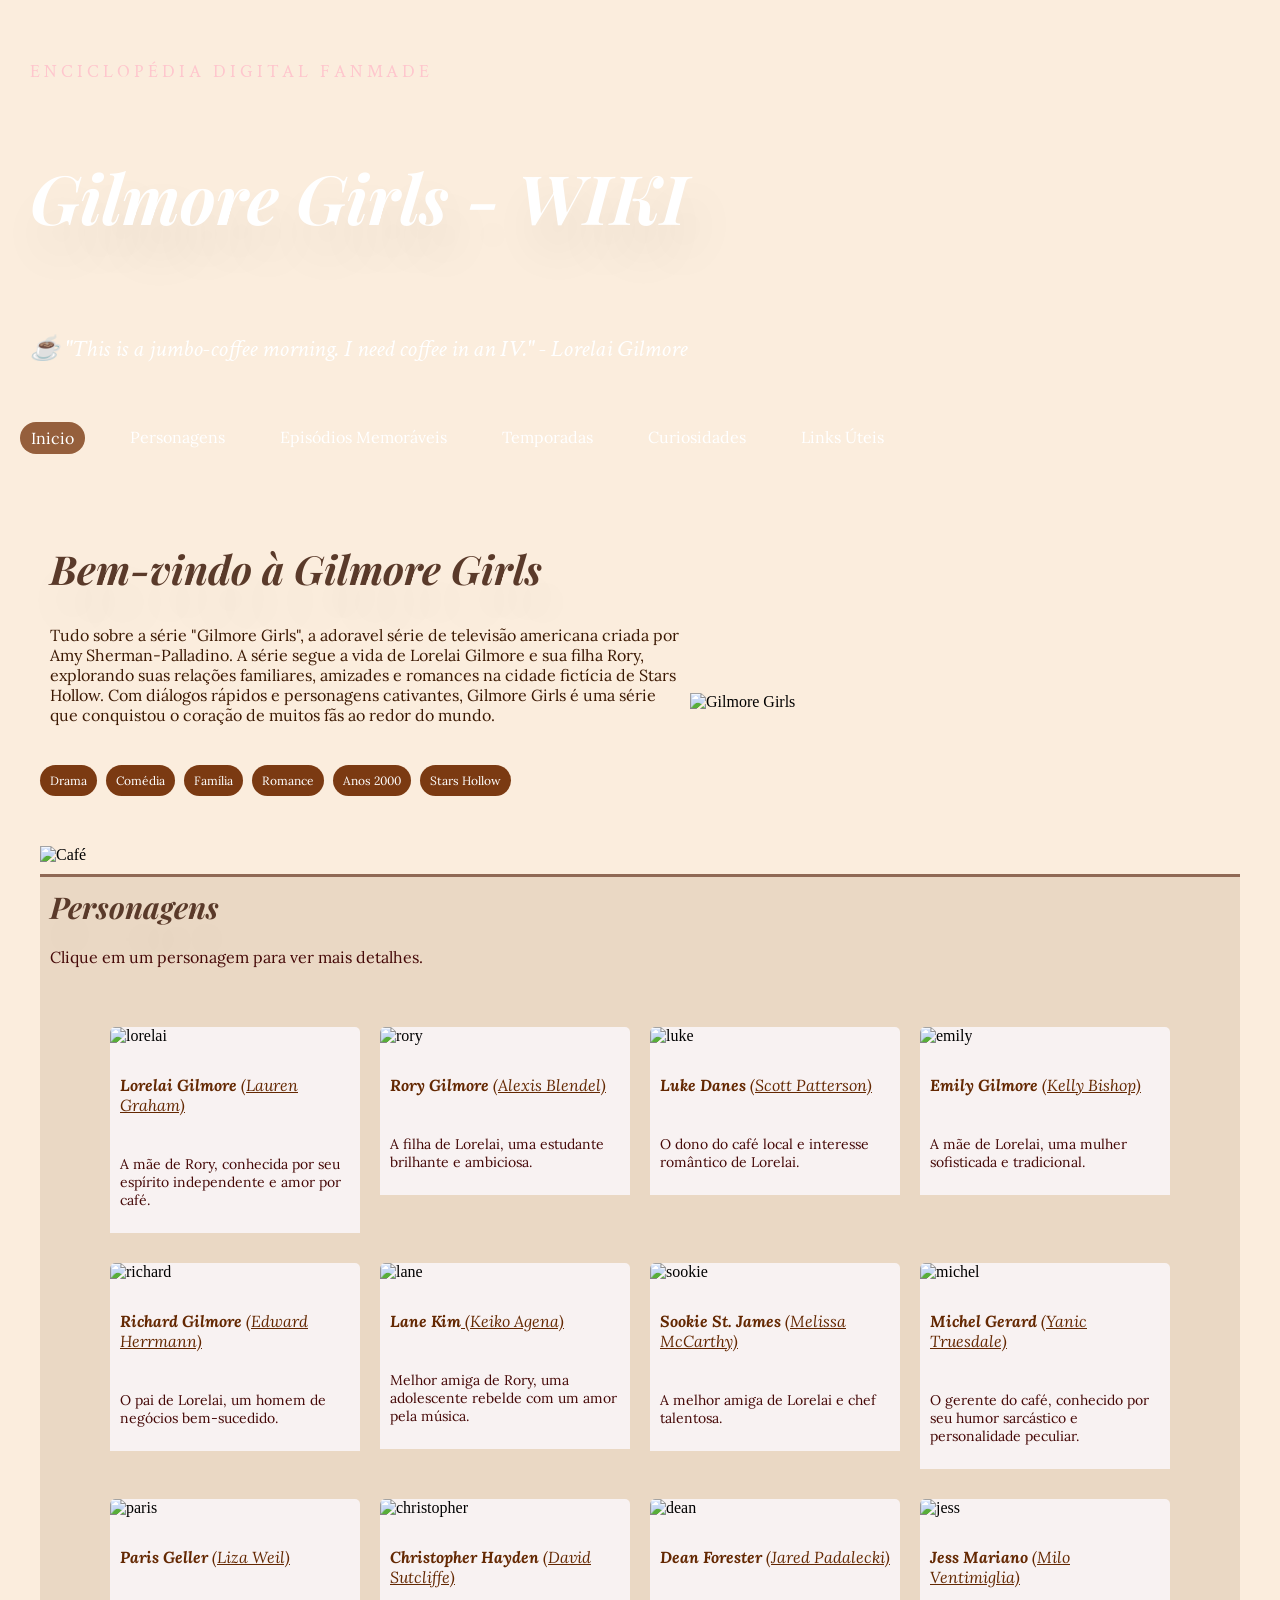
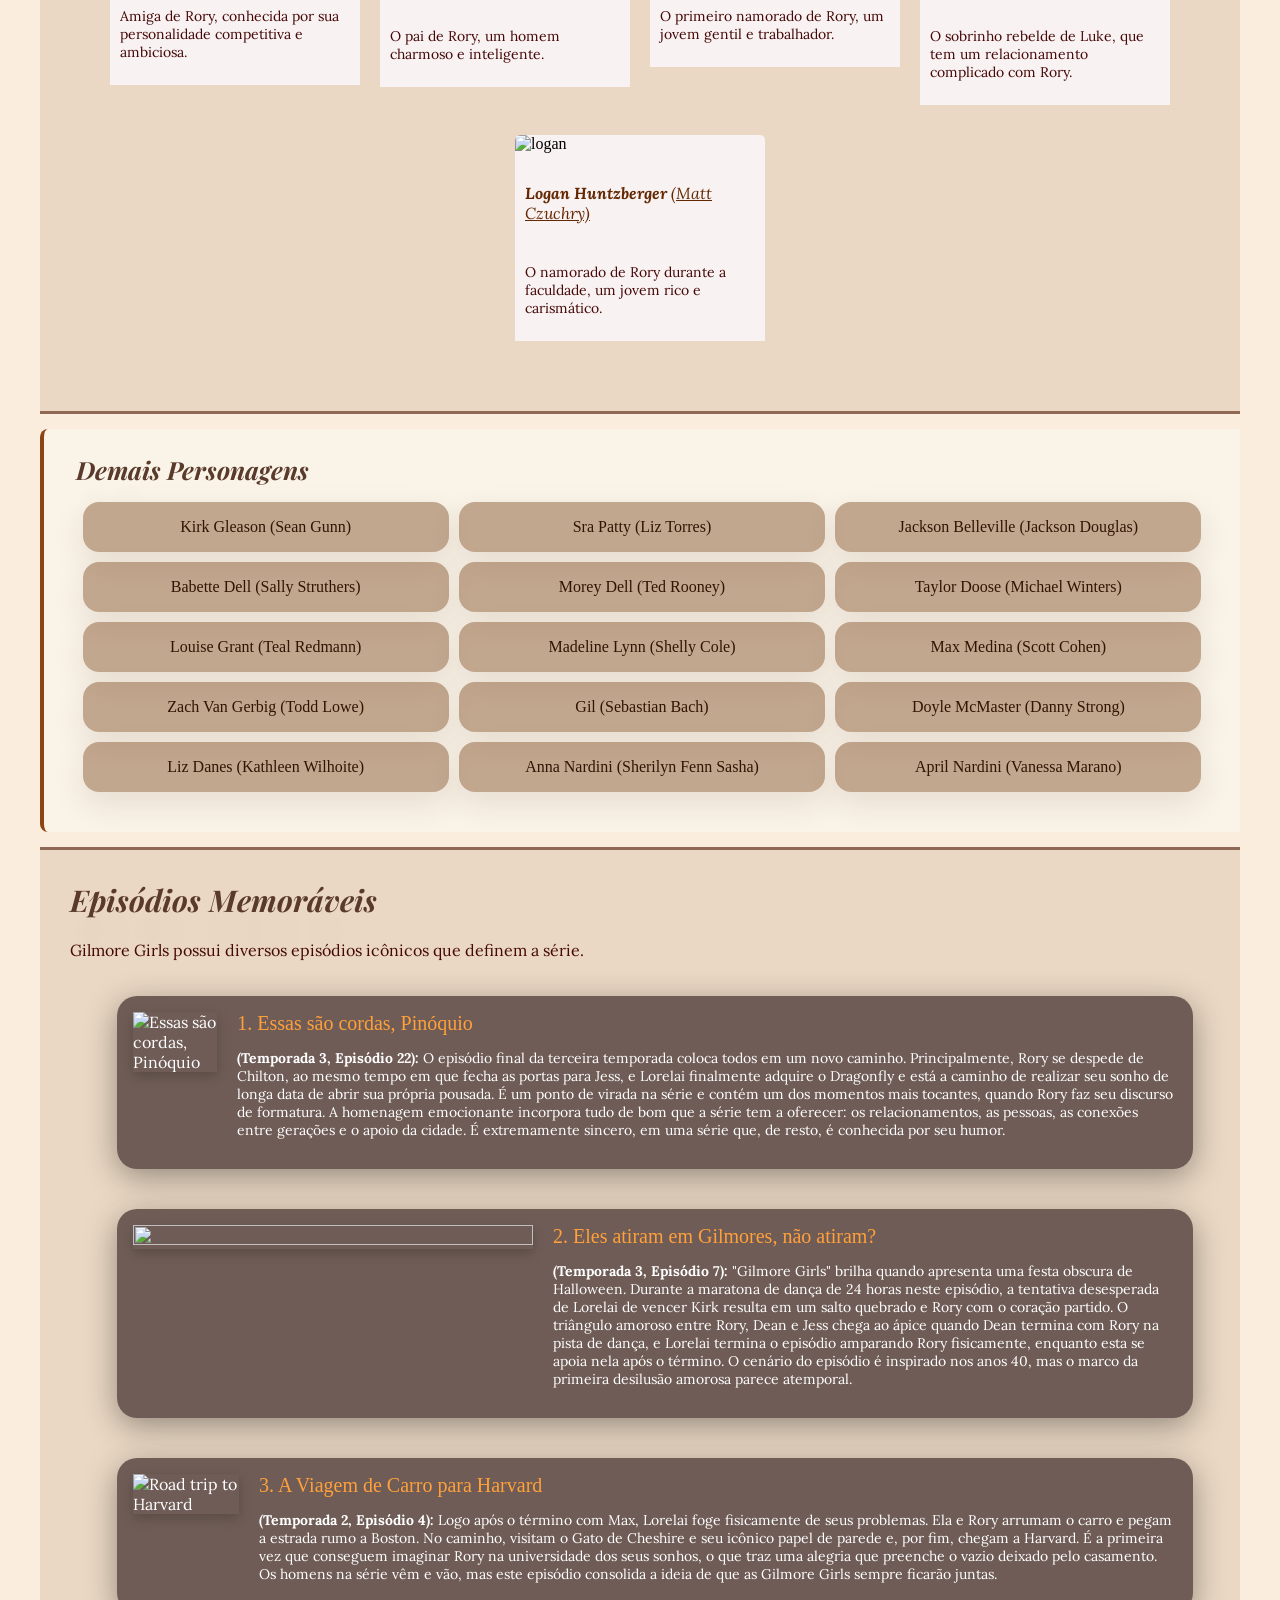
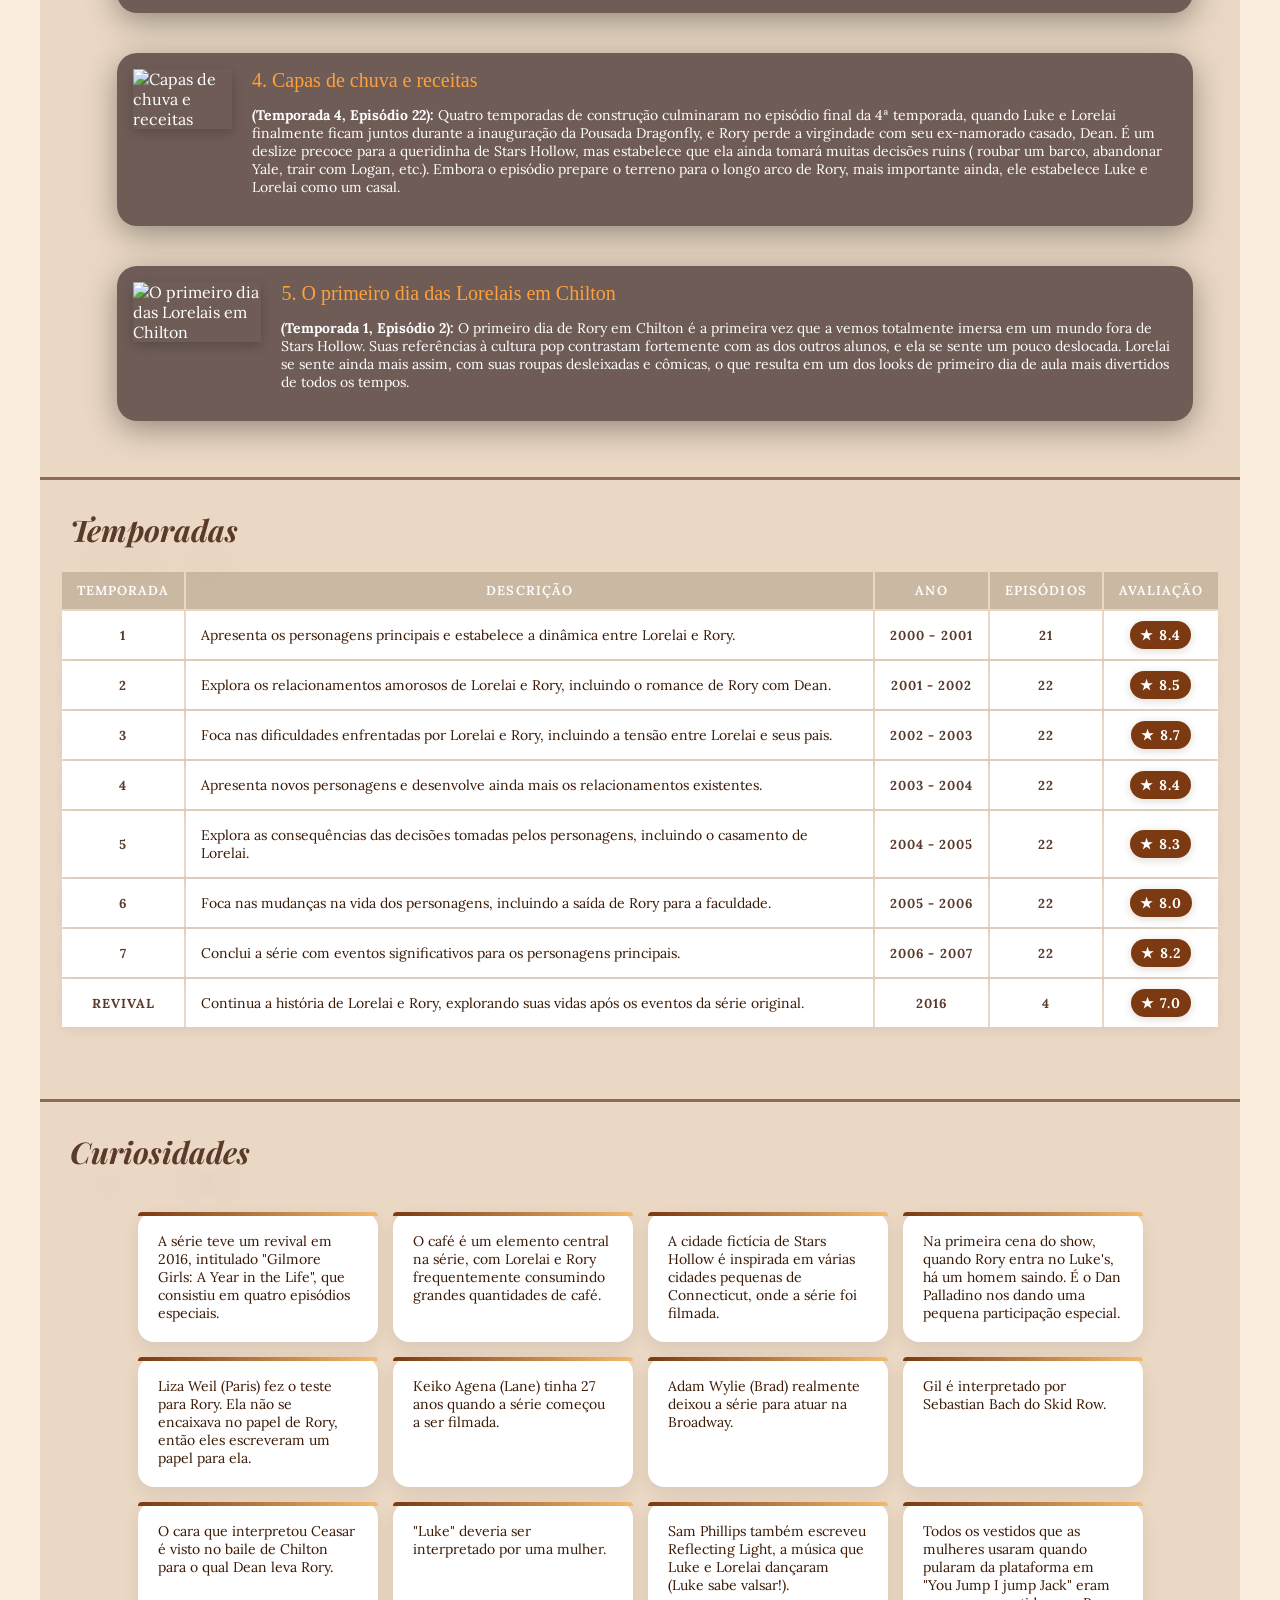
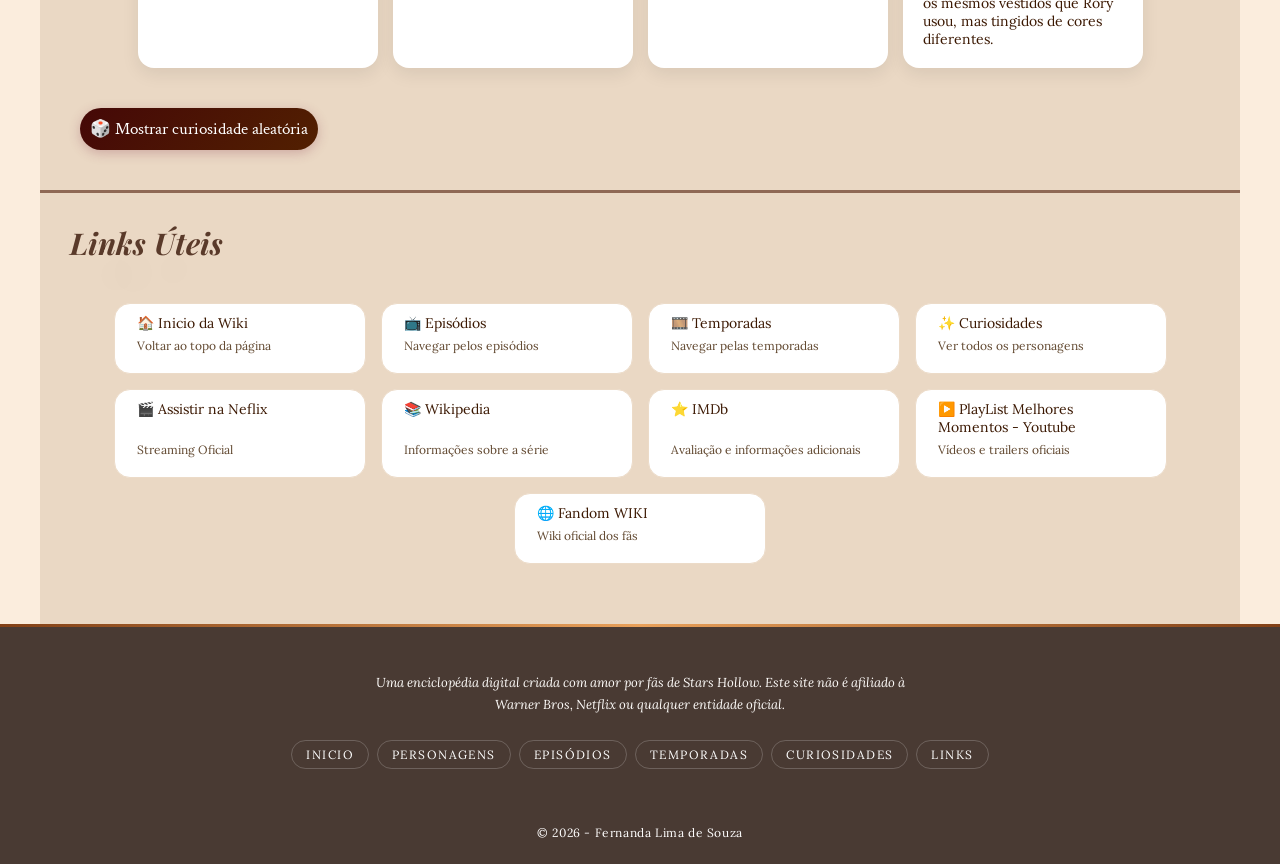
==== commit 4abfb091: "atualização - FINAL - trabalho 1" ====
--- a/trabalho1/index.html
+++ b/trabalho1/index.html
@@ -407,7 +407,7 @@
                                     <img src="https://variety.com/wp-content/uploads/2020/09/1_thosearestring.jpg?w=800"
                                         alt="Essas são cordas, Pinóquio">
                                     <div class="descricao_momento">
-                                        <h4>Essas são cordas, Pinóquio</h4>
+                                        <h4>1. Essas são cordas, Pinóquio</h4>
                                         <p> <b>(Temporada 3, Episódio 22): </b>O episódio final da terceira temporada
                                             coloca
                                             todos em um
@@ -429,7 +429,7 @@
                                 <li>
                                     <img src="https://variety.com/wp-content/uploads/2020/09/2_shootgilmores.jpg?w=800">
                                     <div class="descricao_momento">
-                                        <h4>Eles atiram em Gilmores, não atiram?</h4>
+                                        <h4>2. Eles atiram em Gilmores, não atiram?</h4>
                                         <p> <b>(Temporada 3, Episódio 7): </b>
                                             "Gilmore Girls" brilha quando apresenta uma festa obscura de Halloween.
                                             Durante a maratona de dança de 24 horas neste episódio, a tentativa
@@ -448,9 +448,9 @@
                                     <img src="https://variety.com/wp-content/uploads/2020/09/6_roadtriptoharvard.jpg?w=800"
                                         alt="Road trip to Harvard">
                                     <div class="descricao_momento">
-                                        <h4>A Viagem de Carro para Harvard</h4>
-                                        <p> <br>(Temporada 2, Episódio 4) </br>
-                                            Logo após o término com Max, Lorelai foge fisicamente de seus problemas. Ela
+                                        <h4>3. A Viagem de Carro para Harvard</h4>
+                                        <p> <b>(Temporada 2, Episódio 4): </b> Logo após o término com Max, Lorelai foge
+                                            fisicamente de seus problemas. Ela
                                             e Rory
                                             arrumam o carro e pegam a estrada rumo a Boston. No caminho, visitam o Gato
                                             de
@@ -473,7 +473,7 @@
                                     <img src="https://variety.com/wp-content/uploads/2020/09/3_raincoatsandrecipies.jpg?w=800"
                                         alt="Capas de chuva e receitas">
                                     <div class="descricao_momento">
-                                        <h4>Capas de chuva e receitas</h4>
+                                        <h4>4. Capas de chuva e receitas</h4>
                                         <p> <b>(Temporada 4, Episódio 22): </b>
 
                                             Quatro temporadas de construção culminaram no episódio final da 4ª
@@ -499,8 +499,8 @@
                                     <img src="https://variety.com/wp-content/uploads/2020/09/14_lorelaisfirstdayatchilton.jpg?w=800"
                                         alt="O primeiro dia das Lorelais em Chilton">
                                     <div class="descricao_momento">
-                                        <h4>O primeiro dia das Lorelais em Chilton</h4>
-                                        <p> <b>(Temporada 1, Episódio 2)</b>
+                                        <h4>5. O primeiro dia das Lorelais em Chilton</h4>
+                                        <p> <b>(Temporada 1, Episódio 2): </b>
                                             O primeiro dia de Rory em Chilton é a primeira vez que a
                                             vemos totalmente imersa em um mundo fora de Stars Hollow.
                                             Suas referências à cultura pop contrastam fortemente com
--- a/trabalho1/style.css
+++ b/trabalho1/style.css
@@ -20,8 +20,6 @@
 header {
     display: flex;
     flex-direction: column;
-    top: 0px;
-    left: 0px;
     width: 100vw;
     height: 100%;
     overflow: hidden;
@@ -31,11 +29,12 @@
 
 h1 {
     font-family: 'Playfair Display', serif;
-    font-size: 60px;
+    font-size: 68px;
     font-style: italic;
     color: #ffffff;
     text-shadow: 10px 28px 48px rgba(0, 0, 0, 0.1);
-    padding: 20px;
+    padding: 30px;
+    margin-top: -10px;
 }
 
 h2 {
@@ -89,19 +88,24 @@
 #header_first_title {
     color: pink;
     font-family: 'Crimson Text', serif;
-    font-size: 14px;
+    font-size: 18px;
     letter-spacing: 4px;
     text-transform: uppercase;
     opacity: 0.85;
-    padding: 20px;
+    padding: 30px;
+    margin-top: 30px;
 }
 
 #header_subtitle {
     font-family: 'Crimson Text', serif;
     font-style: italic;
     color: #fff;
-    font-size: 20px;
-    padding: 20px;
+    font-size: 24px;
+    padding: 30px;
+    margin-top: -15px;
+    margin-bottom: -10px;
+
+
 }
 
 .imagem_fundo {
@@ -149,7 +153,6 @@
     max-width: 1700px;
     width: 100%;
     padding-inline-start: 0;
-
 }
 
 .menu ul li a {
@@ -159,10 +162,9 @@
     font-family: 'Lora', serif;
     font-style: normal;
     padding: 5px 10px;
-    font-size: 14px;
+    font-size: 16px;
     margin-right: 5px;
     display: inline-block;
-
 }
 
 .menu ul li a:hover {
@@ -178,7 +180,6 @@
     color: #fff;
     background-color: #7b3b12ca;
     border: 1px solid transparent;
-
 }
 
 .menu ul li a.active:hover {
@@ -196,7 +197,6 @@
     align-items: center;
     width: 100%;
     max-width: 1200px;
-
 }
 
 .inicio-card {
@@ -229,8 +229,7 @@
 .imagem_elas img {
     display: flex;
     flex-direction: row;
-    width: 400px;
-    /* Alterado de 10px para auto */
+    width: 550px;
     height: 100%;
     margin-top: 10px;
     margin-bottom: -150px;
@@ -256,7 +255,6 @@
     font-size: 12px;
     margin-right: 5px;
     display: inline-block;
-
 }
 
 .tag1:hover {
@@ -274,7 +272,6 @@
     justify-content: center;
     width: 100%;
 }
-
 
 .personagem-card h3 {
     font-family: 'Playfair Display', serif;
@@ -306,7 +303,7 @@
 .personagem-card img {
     object-fit: cover;
     width: 100%;
-    height: 250px;
+    height: 350px;
     border-radius: 5px 5px 0px 0px;
     margin-bottom: -10px;
     justify-content: center;
@@ -320,7 +317,7 @@
     align-self: flex-start;
     gap:20px;
     overflow-x: hidden;
-
+    margin-bottom: 10px;
 }
 
 .personagem-card p {
@@ -355,7 +352,6 @@
     justify-content: center;
     align-items: flex-start;
     margin-bottom: 40px;
-
 }
 
 .active-descricao {
@@ -384,6 +380,7 @@
     margin-top: 30px;
 }
 
+/* ARTICLE */
 #demais_personagens {
     background-color: #f9f3e8;
     border-left: 4px solid #8B4513;
@@ -425,8 +422,6 @@
     align-items: center;
     text-align: center;
     box-shadow: 0 12px 32px rgba(90, 40, 10, 0.10);
-
-
 }
 
 .tag2:hover {
@@ -445,6 +440,7 @@
     color: #ffffff;
     padding: 20px;
 }
+
 #Episodios_Memoraveis h3{
     font-family: 'Playfair Display', serif;
     font-style: italic;
@@ -460,7 +456,7 @@
     font-family: 'Playfair Display', serif;
     font-size: 20px;
     font-style: normal;
-    color: #ec8f47;
+    color: #ffa03a;
     text-align: left;
     margin-top: 0px;
     margin-bottom: 20px;
@@ -528,8 +524,7 @@
     color: #ffffff;
 }
 
-
-/* Container principal */
+/* TEMPORADAS */
 .temporadas {
     display: flex;
     flex-direction: column;
@@ -539,6 +534,7 @@
     padding: 20px;
     margin-bottom: 50px;
 }
+
 .temporadas h3{
     font-family: 'Playfair Display', serif;
     font-style: italic;
@@ -598,7 +594,6 @@
     color: #3b1802;
 }
 
-/* bordas arredondadas nas pontas */
 .temporadas td:first-child {
     border-top-left-radius: 10px;
     border-bottom-left-radius: 10px;
@@ -609,8 +604,6 @@
     border-bottom-right-radius: 10px;
 }
 
-
-/* hover moderno */
 .temporadas tbody tr:hover {
     transform: translateY(-3px);
     box-shadow: 0 8px 20px rgba(0, 0, 0, 0.12);
@@ -635,7 +628,6 @@
 }
 
 /* CURIOSIDADES */
-
 .curiosidades {
     display: flex;
     flex-direction: column;
@@ -665,7 +657,6 @@
     list-style: none;
 }
 
-/* cards */
 .curiosidades li {
     flex: 1 1 220px;
     max-width: 200px;
